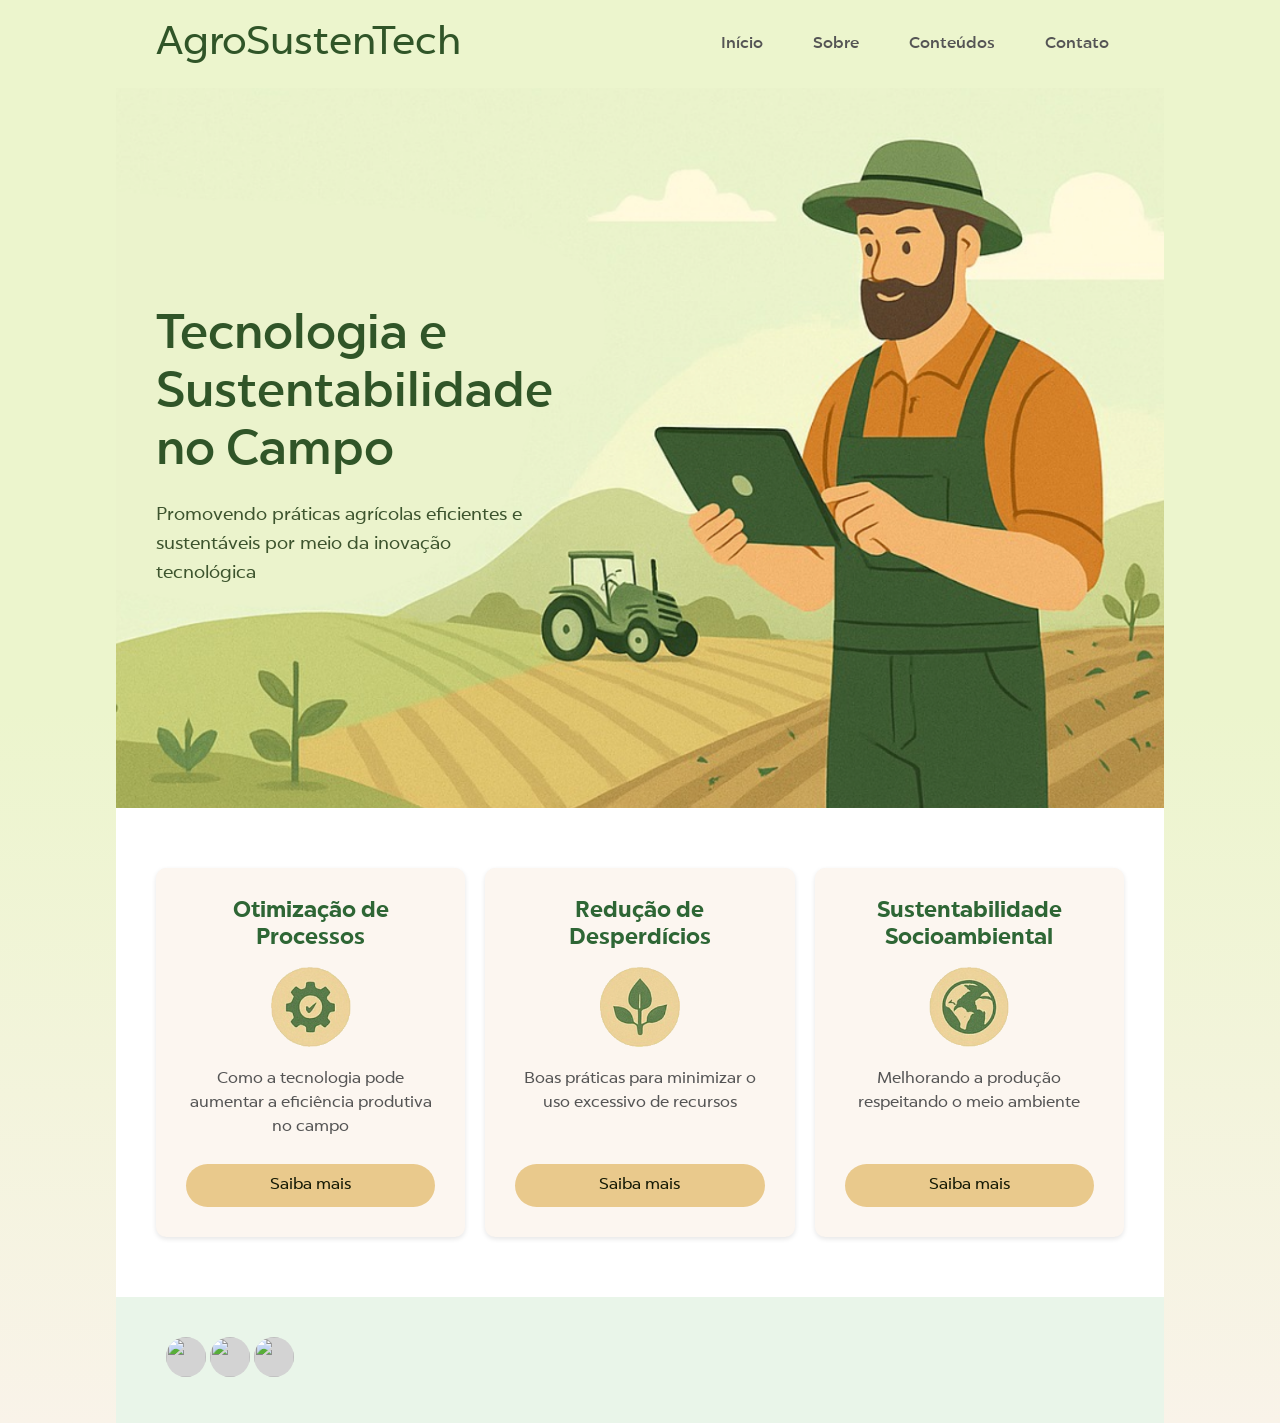
==== index.html @ 6d5c5bc2 "Massive changes in design and folder structuration" ====
<!DOCTYPE html>
<html lang="en">

<head>
    <meta charset="UTF-8">
    <meta name="viewport" content="width=device-width, initial-scale=1.0">
    <title>Document</title>
    <link href="./styles/style.css" rel="stylesheet">

</head>

<body>
    <div class="main-width">
        <nav>
            <div>
                <h1>
                    AgroSustenTech
                </h1>
            </div>
            <div class="nav-links-wrapper">
                <ul>
                    <li><a href="">Início</a></li>
                    <li><a href="">Sobre</a></li>
                    <li><a href="">Conteúdos</a></li>
                    <li><a href="">Contato</a></li>
                </ul>
                <div class="hamburguer">
                    <div class="bar"></div>
                    <div class="bar"></div>
                    <div class="bar"></div>
                </div>
            </div>
        </nav>
        <section class="hero">
            <div class="image">
                <div class="text">
                    <h1>Tecnologia e Sustentabilidade no Campo</h1>
                    <p>Promovendo práticas agrícolas eficientes e sustentáveis por meio da inovação tecnológica</p>
                </div>
            </div>
        </section>
        <section class="info">
            <ul>
                <li>
                    <h1>Otimização de Processos</h1>
                    <img src="images/icon-3.png">
                    <p>Como a tecnologia pode aumentar a eficiência produtiva no campo</p>
                    <button>Saiba mais</button>
                </li>
                <li>
                    <h1>Redução de Desperdícios</h1>
                    <img src="images/icon-1.png">
                    <p>Boas práticas para minimizar o uso excessivo de recursos</p>
                    <button>Saiba mais</button>
                </li>
                <li>
                    <h1>Sustentabilidade Socioambiental</h1>
                    <img src="images/icon-2.png">
                    <p>Melhorando a produção respeitando o meio ambiente</p>
                    <button>Saiba mais</button>
                </li>
            </ul>
        </section>
        <footer>
            <ul>
                <li>
                    <ul>
                        <li>
                            <img src="http://placehold.co/40x40" alt="">
                            <img src="http://placehold.co/40x40" alt="">
                            <img src="http://placehold.co/40x40" alt="">
                        </li>
                    </ul>
                </li>
                <li>
                    <img src="http://placehold.co/160x160" alt="">
                </li>
                <li>
                    <img src="http://placehold.co/160x160" alt="">
                </li>
            </ul>
        </footer>
    </div>
    <script>
        const hamburguer = document.querySelector(".hamburguer");
        const nav = document.querySelector("nav")


        hamburguer.addEventListener("click", () => {
            nav.classList.toggle("nav-open")
        })
    </script>
</body>

</html>
---- styles/style.css ----
/* Universal box-sizing and reset */
* {
    margin: 0;
    padding: 0;
    box-sizing: border-box;
    list-style: none;
}

/* Define the ChronicaPro font family with all its weights and styles */

/* ChronicaPro Thin */
@font-face {
    font-family: 'ChronicaPro';
    src: url('../fonts/TTF/ChronicaPro-Thin.ttf') format('truetype');
    font-weight: 100;
    /* Corresponds to Thin */
    font-style: normal;
    font-display: swap;
    /* Best practice for font loading */
}

/* ChronicaPro Thin Italic */
@font-face {
    font-family: 'ChronicaPro';
    src: url('../fonts/TTF/ChronicaProThinIt.ttf') format('truetype');
    font-weight: 100;
    font-style: italic;
    font-display: swap;
}

/* ChronicaPro UltraLight */
@font-face {
    font-family: 'ChronicaPro';
    src: url('../fonts/TTF/ChronicaPro-UltraLight.ttf') format('truetype');
    font-weight: 200;
    /* Corresponds to ExtraLight/UltraLight */
    font-style: normal;
    font-display: swap;
}

/* ChronicaPro UltraLight Italic */
@font-face {
    font-family: 'ChronicaPro';
    src: url('../fonts/TTF/ChronicaProUltraLightIt.ttf') format('truetype');
    font-weight: 200;
    font-style: italic;
    font-display: swap;
}

/* ChronicaPro Light */
@font-face {
    font-family: 'ChronicaPro';
    src: url('../fonts/TTF/ChronicaPro-Light.ttf') format('truetype');
    font-weight: 300;
    /* Corresponds to Light */
    font-style: normal;
    font-display: swap;
}

/* ChronicaPro Light Italic */
@font-face {
    font-family: 'ChronicaPro';
    src: url('../fonts/TTF/ChronicaProLightIt.ttf') format('truetype');
    font-weight: 300;
    font-style: italic;
    font-display: swap;
}

/* ChronicaPro Book / Regular (assuming Book is Regular or a specific weight) */
@font-face {
    font-family: 'ChronicaPro';
    src: url('../fonts/TTF/ChronicaPro-Book.ttf') format('truetype');
    font-weight: 400;
    /* Often 'Book' is normal/regular weight */
    font-style: normal;
    font-display: swap;
}

/* ChronicaPro Book Italic */
@font-face {
    font-family: 'ChronicaPro';
    src: url('../fonts/TTF/ChronicaProBookIt.ttf') format('truetype');
    font-weight: 400;
    font-style: italic;
    font-display: swap;
}

/* ChronicaPro Regular */
@font-face {
    font-family: 'ChronicaPro';
    src: url('../fonts/TTF/ChronicaPro-Regular.ttf') format('truetype');
    font-weight: normal;
    /* Also can be 400 */
    font-style: normal;
    font-display: swap;
}

/* ChronicaPro Regular Italic */
@font-face {
    font-family: 'ChronicaPro';
    src: url('../fonts/TTF/ChronicaProRegularIt.ttf') format('truetype');
    font-weight: normal;
    font-style: italic;
    font-display: swap;
}

/* ChronicaPro Medium */
@font-face {
    font-family: 'ChronicaPro';
    src: url('../fonts/TTF/ChronicaPro-Medium.ttf') format('truetype');
    font-weight: 500;
    /* Corresponds to Medium */
    font-style: normal;
    font-display: swap;
}

/* ChronicaPro Medium Italic */
@font-face {
    font-family: 'ChronicaPro';
    src: url('../fonts/TTF/ChronicaProMediumIt.ttf') format('truetype');
    font-weight: 500;
    font-style: italic;
    font-display: swap;
}

/* ChronicaPro Bold */
@font-face {
    font-family: 'ChronicaPro';
    src: url('../fonts/TTF/ChronicaPro-Bold.ttf') format('truetype');
    font-weight: bold;
    /* Also can be 700 */
    font-style: normal;
    font-display: swap;
}

/* ChronicaPro Bold Italic */
@font-face {
    font-family: 'ChronicaPro';
    src: url('../fonts/TTF/ChronicaProBoldIt.ttf') format('truetype');
    font-weight: bold;
    font-style: italic;
    font-display: swap;
}

/* ChronicaPro Heavy */
@font-face {
    font-family: 'ChronicaPro';
    src: url('../fonts/TTF/ChronicaPro-Heavy.ttf') format('truetype');
    font-weight: 800;
    /* Corresponds to ExtraBold/Heavy */
    font-style: normal;
    font-display: swap;
}

/* ChronicaPro Heavy Italic */
@font-face {
    font-family: 'ChronicaPro';
    src: url('../fonts/TTF/ChronicaProHeavyIt.ttf') format('truetype');
    font-weight: 800;
    font-style: italic;
    font-display: swap;
}

/* ChronicaPro Black */
@font-face {
    font-family: 'ChronicaPro';
    src: url('../fonts/TTF/ChronicaPro-Black.ttf') format('truetype');
    font-weight: 900;
    /* Corresponds to Black */
    font-style: normal;
    font-display: swap;
}

/* ChronicaPro Black Italic */
@font-face {
    font-family: 'ChronicaPro';
    src: url('../fonts/TTF/ChronicaProBlackIt.ttf') format('truetype');
    font-weight: 900;
    font-style: italic;
    font-display: swap;
}

html {
    scroll-behavior: smooth;
}

body {
    font-family: 'ChronicaPro', sans-serif;
    /* Applied ChronicaPro as the base font */
    /* Updated background to a beautiful linear gradient */
    background: linear-gradient(to bottom, #ecf5cd 50%, #f9f3e9);
    min-height: 100vh;
    /* Ensure the gradient covers the full viewport height */
    margin: 0;
    /* Remove default body margin */
}

.main-width {
    max-width: 1048px;
    margin: auto;
}

nav {
    background-color: #ecf5cd;
    padding: 20px 40px;
    display: flex;
    justify-content: space-between;
    align-items: center;
    position: relative;
}

nav div:first-child h1 {
    font-family: 'ChronicaPro', sans-serif;
    /* Applied ChronicaPro */
    color: #305528;
    font-size: 40px;
    font-weight: 400;
    /* Using Bold weight for logo */
}

/* Styles for navigation links (Desktop default) */
nav .nav-links-wrapper ul {
    display: flex;
    list-style: none;
    padding: 0;
    margin: 0;
}

nav .nav-links-wrapper ul li {
    margin-left: 20px;
}

nav .nav-links-wrapper ul li a {
    font-family: 'ChronicaPro', sans-serif;
    /* Applied ChronicaPro */
    text-decoration: none;
    color: #555;
    font-size: 16px;
    font-weight: 500;
    /* Using Medium weight for nav links */
    padding: 10px 15px;
    border-radius: 5px;
    transition: background-color 0.3s ease;
}

nav .nav-links-wrapper ul li a:hover {
    background-color: #e0eee0;
}

/* Hamburger menu (hidden by default on desktop) */
nav .hamburguer {
    display: none;
    flex-direction: column;
    justify-content: space-between;
    width: 30px;
    height: 20px;
    cursor: pointer;
    z-index: 101;
}

nav .hamburguer .bar {
    width: 100%;
    height: 3px;
    background-color: #3d7e46;
    border-radius: 2px;
    transition: all 0.3s ease-in-out;
}

/* HERO */
.hero {
    height: 720px;
    background-color: #ecf5cd;
    width: 100%;
}

.hero .image {
    max-width: 1275px;
    width: 100%;
    height: 720px;
    margin: 0 auto;
    display: flex;
    align-items: center;
    justify-content: flex-start;
    background: url('../images/hero-bg.png') no-repeat center right;
    background-size: cover;
}

.hero .image .text {
    flex: 0.4;
    padding-right: 40px;
    padding-left: 40px;

}

.hero .image .text h1 {
    font-family: 'ChronicaPro', sans-serif;
    /* Applied ChronicaPro */
    color: #305528;
    font-size: 48px;
    line-height: 1.2;
    margin-bottom: 20px;
    font-weight: 500;
    /* Using Heavy weight for the main hero title */
}

.hero .image .text p {
    font-family: 'ChronicaPro', sans-serif;
    /* Applied ChronicaPro */
    color: #3d542e;
    font-size: 18px;
    line-height: 1.6;
    font-weight: 400;
    /* Using Light weight for hero subtitle */
}

/* INFO */
.info {
    background: #fff;
    padding: 60px 40px;
}

.info ul {
    max-width: 968px;
    margin: 0 auto;
    display: flex;
    justify-content: space-around;
    padding: 0;
}

.info ul li {
    flex: 1;
    background: #fcf6f0;
    padding: 30px;
    border-radius: 10px;
    text-align: center;
    box-shadow: 0 2px 5px rgba(0, 0, 0, 0.1);
    margin: 0 10px;
    display: flex;
    flex-direction: column;

}

.info ul li:first-child {
    margin-left: 0;
}

.info ul li:last-child {
    margin-right: 0;
}

.info ul li h1 {
    font-family: 'ChronicaPro', sans-serif;
    /* Applied ChronicaPro */
    color: #2e6635;
    font-size: 22px;
    margin-bottom: 15px;
    font-weight: 700;
    /* Using Bold weight for info card titles */
}

.info ul li img {
    width: 80px;
    height: 80px;
    margin-bottom: 20px;
    align-self: center;
}

.info ul li p {
    font-family: 'ChronicaPro', sans-serif;
    /* Applied ChronicaPro */
    color: #555;
    font-size: 16px;
    line-height: 1.5;
    margin-bottom: 25px;
    font-weight: 400;
    /* Using Book/Regular weight for info card descriptions */
}

.info ul li button {
    font-family: 'ChronicaPro', sans-serif;
    /* Applied ChronicaPro */
    background-color: #e9c98c;
    color: #141905;
    border: none;
    padding: 12px 25px;
    border-radius: 5px;
    font-size: 16px;
    font-weight: 400;
    margin-top: auto;
    /* Using Bold weight for buttons */
    cursor: pointer;
    transition: background-color 0.3s ease;
    border-radius: 50px;

}

.info ul li button:hover {
    background-color: #e0b36a;
}

/* FOOTER */
footer {
    background: #e9f5e9;
    padding: 40px 40px;
}

footer>ul {
    max-width: 968px;
    margin: 0 auto;
    display: flex;
    justify-content: space-between;
    align-items: center;
    padding: 0;
}

footer>ul>li {
    flex: 1;
    display: flex;
    justify-content: center;
}

footer>ul>li:first-child {
    justify-content: flex-start;
}

footer>ul>li:last-child {
    justify-content: flex-end;
}

footer>ul>li ul {
    display: flex;
    padding: 0;
}

footer>ul>li ul li {
    margin: 0 10px;
}

footer>ul>li ul li img {
    width: 40px;
    height: 40px;
    border-radius: 50%;
    background-color: #d3d3d3;
}

footer>ul>li img {
    max-width: 160px;
    height: auto;
}

/* Responsive adjustments */
@media (max-width: 768px) {

    /* Hide desktop navigation links */
    nav .nav-links-wrapper ul {
        display: none;
        flex-direction: column;
        position: absolute;
        top: 100%;
        left: 0;
        width: 100%;
        background-color: #ffffff;
        box-shadow: 0 4px 8px rgba(0, 0, 0, 0.1);
        padding: 20px 0;
        z-index: 100;
        transition: transform 0.3s ease-out;
        transform: translateY(-100%);
    }

    /* Adjust list item and link styles for mobile menu */
    nav .nav-links-wrapper ul li {
        margin: 0;
    }

    nav .nav-links-wrapper ul li a {
        font-family: 'ChronicaPro', sans-serif;
        /* Applied ChronicaPro */
        padding: 15px 0;
        width: 100%;
        display: block;
        text-align: center;
        color: #3d7e46;
        font-weight: 500;
        /* Using Medium weight for mobile nav links */
    }

    /* Show the hamburger menu on small screens */
    nav .hamburguer {
        display: flex;
    }

    /* Styles when the nav is open */
    nav.nav-open .nav-links-wrapper ul {
        display: flex;
        transform: translateY(0);
    }

    /* Hamburger icon transformation */
    nav.nav-open .hamburguer .bar:nth-child(1) {
        transform: translateY(8px) rotate(45deg);
    }

    nav.nav-open .hamburguer .bar:nth-child(2) {
        opacity: 0;
    }

    nav.nav-open .hamburguer .bar:nth-child(3) {
        transform: translateY(-8px) rotate(-45deg);
    }

    /* Other mobile adjustments */
    .hero .image {
        flex-direction: column;
        align-items: center;
        justify-content: center;
        text-align: center;
        background-position: center bottom;
        background: linear-gradient(to bottom, #ecf5cd 50%, #d5ddb9);

    }

    .hero .image .text {

        padding-right: 0;
        padding-left: 0;
        margin-bottom: 30px;
    }

    .info ul {
        flex-direction: column;
        align-items: center;
    }

    .info ul li {
        margin: 15px 0;
        width: 90%;
    }

    footer>ul {
        flex-direction: column;
        align-items: center;
        text-align: center;
    }

    footer>ul>li {
        margin-bottom: 20px;
    }

    footer>ul>li:first-child {
        justify-content: center;
    }

    footer>ul>li:last-child {
        justify-content: center;
    }
}
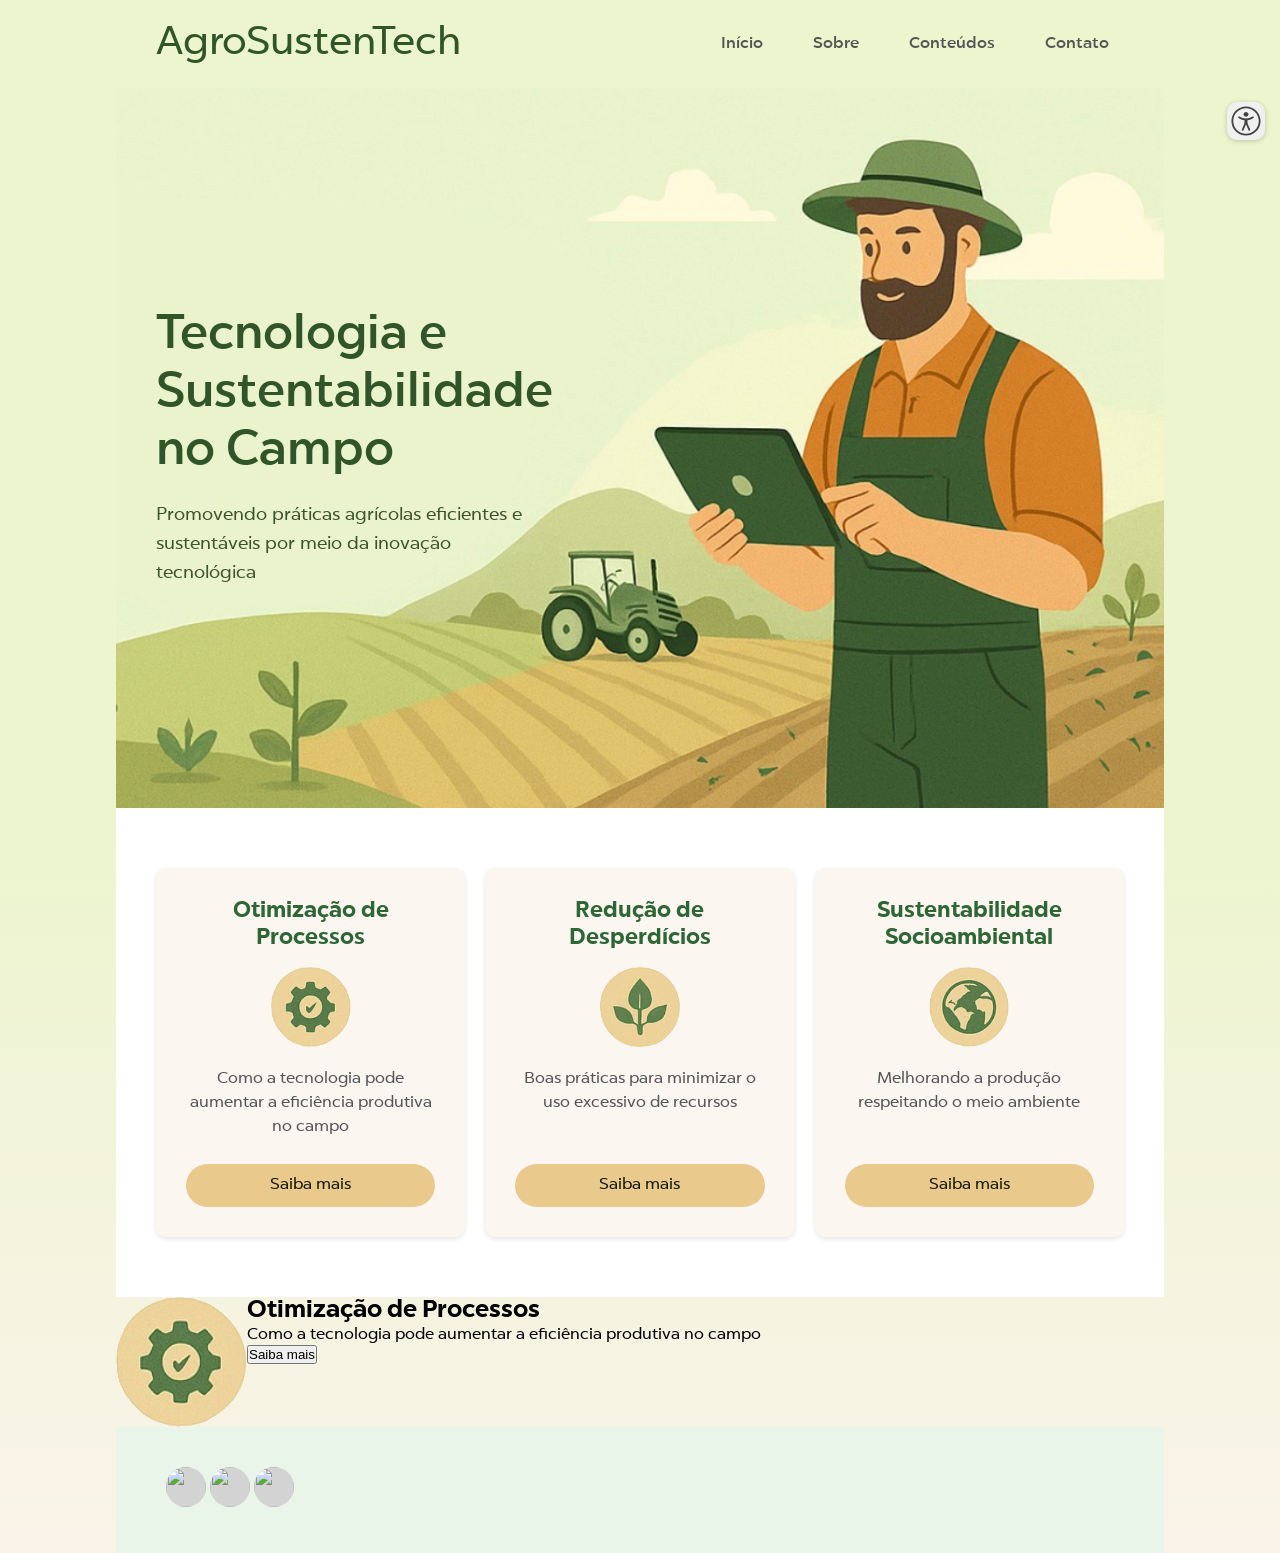
==== commit acfa1190: "a ton of stuff" ====
--- a/index.html
+++ b/index.html
@@ -6,12 +6,13 @@
     <meta name="viewport" content="width=device-width, initial-scale=1.0">
     <title>Document</title>
     <link href="./styles/style.css" rel="stylesheet">
-
+    <link rel="stylesheet" href="./acessibility/style.css"/>
+    <script type="text/javascript" src="./acessibility/script.js"></script>
 </head>
 
 <body>
-    <div class="main-width">
-        <nav>
+    
+    <div class="main-width">        <nav>
             <div>
                 <h1>
                     AgroSustenTech
@@ -61,6 +62,19 @@
                 </li>
             </ul>
         </section>
+        <section class="display-news">
+            <ul>
+                <li>
+                    <img src="images/icon-3.png">
+                    <div>
+                        <h1>Otimização de Processos</h1>
+                        <p>Como a tecnologia pode aumentar a eficiência produtiva no campo</p>
+                        <button>Saiba mais</button>
+                    </div>
+                </li>
+               
+            </ul>
+        </section>
         <footer>
             <ul>
                 <li>
@@ -90,6 +104,10 @@
             nav.classList.toggle("nav-open")
         })
     </script>
+        <script type="text/javascript">
+    ACCESSIBILITY.init();
+    </script>
+    
 </body>
 
 </html>
--- a/styles/style.css
+++ b/styles/style.css
@@ -553,4 +553,57 @@
     footer>ul>li:last-child {
         justify-content: center;
     }
+}
+
+/* NOTICIAS NA HOME */
+.display-news > ul > li {
+    display: flex;
+
+}
+
+/* NOTICIA */
+
+.about-new {
+    display: flex;
+    align-items: center;
+
+}
+
+.about-new > div {
+    width: 25px;
+    height: 25px;
+    border-radius: 25px;
+    background-color: red;
+}
+
+.about-new p{
+    margin-left: 10px;
+}
+
+
+.news-section > p {
+    line-height: 1.5;
+}
+
+.news-section > img {
+    padding: 5px;
+    border-radius: 20px;
+    width: 50%;
+    display: block;
+}
+
+.news-title {
+    font-size: 48px;
+    margin-top: 72px;
+}
+
+#markdown-content {
+    line-height: 1.5;
+    font-size: 18px;
+    width: 80%;
+    text-align: justify !important;
+}
+
+#markdown-content > p {
+    text-indent: 70px;
 }
--- a/acessibility/style.css
+++ b/acessibility/style.css
@@ -0,0 +1,346 @@
+#accessibilityWidget {
+  position: fixed;
+  top: 150px;
+  right: -300px;
+  opacity: 0;
+  width: 250px;
+  max-height: calc(100% - 150px);
+  overflow: hidden;
+  overflow-y: auto;
+  display: block;
+  opacity: 0;
+  visibility: hidden;
+  background-color: #ffffff;
+  z-index: 999;
+
+  -webkit-box-sizing: border-box;
+  -moz-box-sizing: border-box;
+  -o-box-sizing: border-box;
+  -ms-box-sizing: border-box;
+  box-sizing: border-box;
+
+  -webkit-transition: ease-in-out 0.3s;
+  -moz-transition: ease-in-out 0.3s;
+  -o-transition: ease-in-out 0.3s;
+  -ms-transition: ease-in-out 0.3s;
+  transition: ease-in-out 0.3s;
+
+  -webkit-border-radius: 10px;
+  -moz-border-radius: 10px;
+  -o-border-radius: 10px;
+  -ms-border-radius: 10px;
+  border-radius: 10px;
+
+  -webkit-box-shadow: 0 1px 5px rgba(0, 0, 0, 0.2);
+  -moz-box-shadow: 0 1px 5px rgba(0, 0, 0, 0.2);
+  -o-box-shadow: 0 1px 5px rgba(0, 0, 0, 0.2);
+  -ms-box-shadow: 0 1px 5px rgba(0, 0, 0, 0.2);
+  box-shadow: 0 1px 5px rgba(0, 0, 0, 0.2);
+}
+body.accessibilityOpen #accessibilityWidget {
+  visibility: visible;
+  display: block;
+  opacity: 1;
+  background-color: #000000;
+  right: 15px;
+}
+
+#accessibilityWidget .accessibilityWrapper {
+  position: relative;
+  width: 100%;
+  height: 100%;
+  background-color: #f5f5f5;
+  color: #666666;
+  max-height: 100%;
+}
+
+#accessibilityWidget .accessibilityWrapper .accessibilityClose {
+  position: absolute;
+  right: 0;
+  padding: 20px;
+  color: #333333;
+  z-index: 1;
+  cursor: pointer;
+
+  -webkit-box-shadow: rgba(255, 255, 255, 0.3);
+  -moz-box-shadow: rgba(255, 255, 255, 0.3);
+  -o-box-shadow: rgba(255, 255, 255, 0.3);
+  -ms-box-shadow: rgba(255, 255, 255, 0.3);
+  box-shadow: rgba(255, 255, 255, 0.3);
+
+  -webkit-border-radius: 5px;
+  -moz-border-radius: 5px;
+  -o-border-radius: 5px;
+  -ms-border-radius: 5px;
+  border-radius: 5px;
+}
+#accessibilityWidget .accessibilityWrapper .accessibilityClose::after,
+#accessibilityWidget .accessibilityWrapper .accessibilityClose::before {
+  content: " ";
+  display: block;
+  position: absolute;
+  height: 16px;
+  top: 11px;
+  width: 3px;
+  background-color: #666666;
+
+  -webkit-border-radius: 4px;
+  -moz-border-radius: 4px;
+  -o-border-radius: 4px;
+  -ms-border-radius: 4px;
+  border-radius: 4px;
+}
+#accessibilityWidget .accessibilityWrapper .accessibilityClose::after {
+  -webkit-transform: rotate(45deg);
+  -moz-transform: rotate(45deg);
+  -o-transform: rotate(45deg);
+  -ms-transform: rotate(45deg);
+  transform: rotate(45deg);
+}
+#accessibilityWidget .accessibilityWrapper .accessibilityClose::before {
+  -webkit-transform: rotate(-45deg);
+  -moz-transform: rotate(-45deg);
+  -o-transform: rotate(-45deg);
+  -ms-transform: rotate(-45deg);
+  transform: rotate(-45deg);
+}
+
+#accessibilityWidget .accessibilityWrapper .accessibilityHeader {
+  position: relative;
+  left: 0;
+  right: 0;
+  top: 0;
+  background: #f0f0f0;
+  padding: 5px 10px;
+  color: #333333;
+  line-height: 30px !important;
+  font-size: 17px !important;
+}
+#accessibilityWidget .accessibilityWrapper .accessibilityHeader span {
+  line-height: 30px !important;
+  font-size: 17px !important;
+}
+
+#accessibilityWidget .accessibilityWrapper .accessibilityContent {
+  position: relative;
+  height: calc(100% - 60px);
+  padding-bottom: 40px;
+}
+#accessibilityWidget .accessibilityWrapper .accessibilityContent::after {
+  content: " ";
+  display: table;
+  clear: both;
+  width: 100%;
+}
+#accessibilityWidget .accessibilityWrapper .accessibilityContent button span {
+  line-height: 30px !important;
+  font-size: 17px !important;
+}
+#accessibilityWidget .accessibilityWrapper .accessibilityContent button {
+  position: relative;
+  width: 50%;
+  height: 25%;
+  float: left;
+  padding: 40px 0 5px;
+  border: none;
+  background-color: #f5f5f5;
+  line-height: 20px !important;
+  font-size: 14px !important;
+
+  -webkit-transition: ease-in-out 0.2s;
+  -moz-transition: ease-in-out 0.2s;
+  -o-transition: ease-in-out 0.2s;
+  -ms-transition: ease-in-out 0.2s;
+  transition: ease-in-out 0.2s;
+}
+#accessibilityWidget
+  .accessibilityWrapper
+  .accessibilityContent
+  button.accessibilityActive::after {
+  content: " ";
+  display: block;
+  position: absolute;
+  left: 3px;
+  top: 3px;
+  bottom: 3px;
+  right: 3px;
+  border: 3px solid #63ab31;
+
+  -webkit-border-radius: 4px;
+  -moz-border-radius: 4px;
+  -o-border-radius: 4px;
+  -ms-border-radius: 4px;
+  border-radius: 4px;
+}
+#accessibilityWidget .accessibilityWrapper .accessibilityContent button:hover,
+#accessibilityWidget .accessibilityWrapper .accessibilityContent button:active {
+  background-color: #e0e0e0;
+  cursor: pointer;
+}
+#accessibilityWidget
+  .accessibilityWrapper
+  .accessibilityContent
+  button.accessibilityActive {
+  background-color: #c5c5c5;
+}
+#accessibilityWidget .accessibilityWrapper .accessibilityContent button svg,
+#accessibilityWidget .accessibilityWrapper .accessibilityContent button img {
+  position: absolute;
+  left: 50%;
+  top: 11px;
+  width: 23px;
+  height: 23px;
+  margin-left: -15px;
+}
+
+#accessibilityWidget .accessibilityWrapper .accessibilityFooter {
+  position: absolute;
+  left: 0;
+  right: 0;
+  top: calc(100% - 40px);
+  background: #f0f0f0;
+  padding: 5px 10px;
+  color: #333333;
+  line-height: 30px;
+  text-align: center;
+  line-height: 30px !important;
+  font-size: 17px !important;
+}
+#accessibilityWidget .accessibilityWrapper .accessibilityFooter a {
+  cursor: pointer;
+  line-height: 30px !important;
+  font-size: 17px !important;
+}
+#accessibilityWidget .accessibilityWrapper .accessibilityFooter span {
+  line-height: 30px !important;
+  font-size: 17px !important;
+}
+#accessibilityWidget .accessibilityWrapper .accessibilityFooter svg {
+  fill: #666666;
+  width: 18px;
+  height: 18px;
+  position: relative;
+  top: 2px;
+}
+
+body.accessibilityInvertColors {
+  -webkit-filter: invert(100%) !important;
+  -moz-filter: invert(100%) !important;
+  -o-filter: invert(100%) !important;
+  -ms-filter: invert(100%) !important;
+  filter: invert(100%) !important;
+
+  overflow-x: hidden;
+}
+body.accessibilityStopAnimations,
+body.accessibilityStopAnimations * {
+  -webkit-transition: 0s !important;
+  -moz-transition: 0s !important;
+  -o-transition: 0s !important;
+  -ms-transition: 0s !important;
+  transition: 0s !important;
+
+  overflow-x: hidden;
+}
+body.accessibilityContrast {
+  -webkit-filter: contrast(100%) !important;
+  -moz-filter: contrast(100%) !important;
+  -o-filter: contrast(100%) !important;
+  -ms-filter: contrast(100%) !important;
+  filter: contrast(100%) !important;
+
+  background-color: #ffffff !important;
+  color: #000000 !important;
+  overflow-x: hidden;
+}
+body.accessibilityGrayScale {
+  -webkit-filter: grayscale(100%) !important;
+  -o-filter: grayscale(100%) !important;
+  -ms-filter: grayscale(100%) !important;
+  -moz-filter: grayscale(100%) !important;
+  filter: grayscale(100%) !important;
+
+  overflow-x: hidden;
+}
+body.accessibilityGrayScale.accessibilityContrast.accessibilityInvertColors,
+body.accessibilityGrayScale.accessibilityContrast.accessibilityInvertColors * {
+  -webkit-filter: invert(100%) contrast(100%) grayscale(100%) !important;
+  -moz-filter: invert(100%) contrast(100%) grayscale(100%) !important;
+  -o-filter: invert(100%) contrast(100%) grayscale(100%) !important;
+  -ms-filter: invert(100%) contrast(100%) grayscale(100%) !important;
+  filter: invert(100%) contrast(100%) grayscale(100%) !important;
+
+  color: #000000 !important;
+  background-color: #ffffff !important;
+  overflow-x: hidden;
+}
+body.accessibilityInvertColors.accessibilityContrast,
+body.accessibilityInvertColors.accessibilityContrast * {
+  background-color: #ffffff !important;
+  color: #000000 !important;
+  overflow-x: hidden;
+
+  -webkit-filter: invert(100%) contrast(100%) !important;
+  -moz-filter: invert(100%) contrast(100%) !important;
+  -o-filter: invert(100%) contrast(100%) !important;
+  -ms-filter: invert(100%) contrast(100%) !important;
+  filter: invert(100%) contrast(100%) !important;
+}
+body.accessibilityHighLightLinks a {
+  border: 4px solid #ff0000 !important;
+}
+body.accessibilityBigCursor,
+body.accessibilityBigCursor *,
+body.accessibilityBigCursor *:hover,
+body.accessibilityBigCursor *:active {
+  cursor: url("data:image/svg+xml,%3Csvg width='94.079' height='124.12' version='1.1' viewBox='0 0 94.079515 124.11976' xml:space='preserve' xmlns='http://www.w3.org/2000/svg' xmlns:cc='http://creativecommons.org/ns%23' xmlns:dc='http://purl.org/dc/elements/1.1/' xmlns:rdf='http://www.w3.org/1999/02/22-rdf-syntax-ns%23'%3E%3Cmetadata%3E%3Crdf:RDF%3E%3Ccc:Work rdf:about=''%3E%3Cdc:format%3Eimage/svg%2Bxml%3C/dc:format%3E%3Cdc:type rdf:resource='http://purl.org/dc/dcmitype/StillImage'/%3E%3Cdc:title/%3E%3C/cc:Work%3E%3C/rdf:RDF%3E%3C/metadata%3E%3Cg transform='matrix(.26766 0 0 .26766 .001606 .00032237)'%3E%3Cg transform='translate(-56.12 3.8532e-4)'%3E%3Cpath d='m407.45 224.87c0.85-6.517-1.983-13.317-7.65-16.717l-317.62-205.42c-5.1-3.4-11.9-3.683-17.283-0.567-5.383 3.117-8.783 8.783-8.783 15.017v363.23c0 6.517 3.683 12.183 9.35 15.3 5.667 2.833 12.75 2.267 17.85-1.7l90.1-67.433 82.45 129.2c3.117 5.1 8.783 7.933 14.45 7.933 2.833 0 5.95-0.85 8.5-2.267l84.15-48.733c3.967-2.267 6.8-6.233 7.933-10.767 1.133-4.533 0.283-9.35-2.267-13.033l-76.783-120.98 103.7-29.183c6.233-1.983 11.05-7.367 11.9-13.883zm-147.05 16.433c-5.1 1.417-9.35 5.383-11.333 10.2-1.983 5.1-1.417 10.767 1.417 15.3l79.333 125.23-54.683 31.733-83.017-130.9c-2.55-3.967-6.517-6.8-11.333-7.65-1.133-0.283-1.983-0.283-3.117-0.283-3.683 0-7.083 1.133-10.2 3.4l-77.633 58.083v-298.07l260.1 168.02z'/%3E%3C/g%3E%3Cpath d='m219.01 423.77c0-1.469-0.69303-2.9656-1.5401-3.3258-0.84704-0.36023-18.31-27.017-38.807-59.236-44.656-70.196-45.201-70.907-54.395-70.907-5.8205 0-12.922 4.4491-44.832 28.088-20.854 15.448-39.096 28.541-40.54 29.095-2.1738 0.83417-2.6237-23.963-2.6237-144.61 0-92.604 0.69275-145.61 1.9029-145.61 1.632 0 249.86 159.26 254.08 163.01 0.83861 0.7463-16.67 6.438-38.908 12.648-46.69 13.039-52.607 15.251-56.801 21.24-6.432 9.183-6.4788 9.0865 40.214 82.987 23.266 36.823 35.153 57.4 34.436 59.612-1.1539 3.5628-41.049 27.535-48.077 28.888-2.5405 0.48924-4.1079-0.22799-4.1079-1.8797z' fill='%23efefef' stroke-width='1.9649'/%3E%3C/g%3E%3C/svg%3E"),
+    auto !important;
+}
+
+.accessibilityTriggerButton {
+  position: fixed;
+  right: 15px;
+  top: 102px;
+  background: #f0f0f0;
+  max-height: 38px;
+  max-width: 38px;
+  box-sizing: border-box;
+  padding: 2px;
+  overflow: hidden !important;
+  z-index: 999;
+
+  -webkit-box-shadow: 0 1px 5px rgba(0, 0, 0, 0.2);
+  -moz-box-shadow: 0 1px 5px rgba(0, 0, 0, 0.2);
+  -o-box-shadow: 0 1px 5px rgba(0, 0, 0, 0.2);
+  -ms-box-shadow: 0 1px 5px rgba(0, 0, 0, 0.2);
+  box-shadow: 0 1px 5px rgba(0, 0, 0, 0.2);
+
+  -webkit-border-radius: 10px;
+  -moz-border-radius: 10px;
+  -o-border-radius: 10px;
+  -ms-border-radius: 10px;
+  border-radius: 10px;
+}
+.accessibilityTriggerButton img,
+.accessibilityTriggerButton svg {
+  position: relative;
+  max-width: 100%;
+  max-height: 100%;
+  fill: #444444 !important;
+  height: 100%;
+}
+.accessibilityTriggerButton svg * {
+  fill: #444444 !important;
+}
+.enabled[vw] {
+  top: 50px;
+  right: 15px;
+  margin-top: 0;
+}
+.enabled[vw] img {
+  -webkit-filter: drop-shadow(0 0 5px rgba(0, 0, 0, 0.4));
+  -o-filter: drop-shadow(0 0 5px rgba(0, 0, 0, 0.4));
+  -ms-filter: drop-shadow(0 0 5px rgba(0, 0, 0, 0.4));
+  -moz-filter: drop-shadow(0 0 5px rgba(0, 0, 0, 0.4));
+  filter: drop-shadow(0 0 5px rgba(0, 0, 0, 0.4));
+}
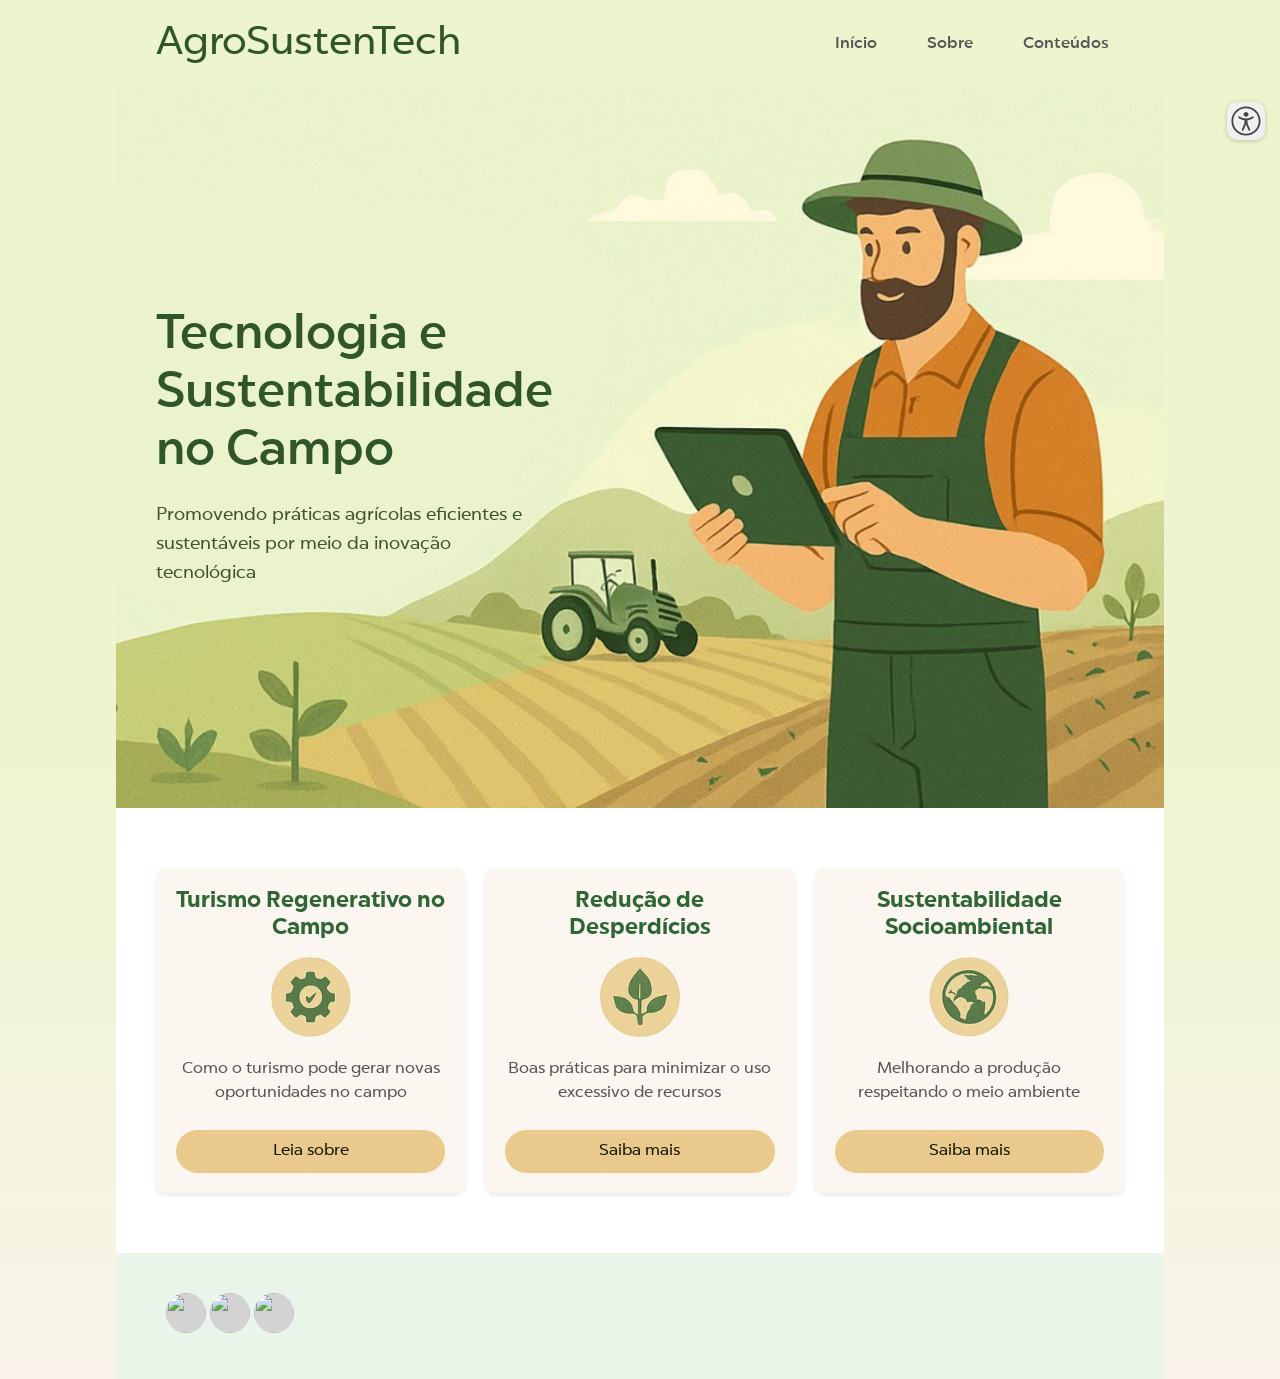
==== commit 23686f04: "More things" ====
--- a/index.html
+++ b/index.html
@@ -11,8 +11,9 @@
 </head>
 
 <body>
-    
-    <div class="main-width">        <nav>
+
+    <div class="main-width">
+        <nav>
             <div>
                 <h1>
                     AgroSustenTech
@@ -21,9 +22,8 @@
             <div class="nav-links-wrapper">
                 <ul>
                     <li><a href="">Início</a></li>
-                    <li><a href="">Sobre</a></li>
-                    <li><a href="">Conteúdos</a></li>
-                    <li><a href="">Contato</a></li>
+                    <li><a href="./about/index.html">Sobre</a></li>
+                    <li><a href="#info">Conteúdos</a></li>
                 </ul>
                 <div class="hamburguer">
                     <div class="bar"></div>
@@ -40,13 +40,17 @@
                 </div>
             </div>
         </section>
-        <section class="info">
+        <section class="info" id="info">
             <ul>
                 <li>
-                    <h1>Otimização de Processos</h1>
+                    <h1>Turismo Regenerativo no Campo</h1>
                     <img src="images/icon-3.png">
-                    <p>Como a tecnologia pode aumentar a eficiência produtiva no campo</p>
-                    <button>Saiba mais</button>
+                    <p>Como o turismo pode gerar novas oportunidades no campo</p>
+                    <a href="./news/a-new/a-new.html">
+                        <button>
+                            Leia sobre
+                        </button>
+                    </a>
                 </li>
                 <li>
                     <h1>Redução de Desperdícios</h1>
@@ -62,19 +66,7 @@
                 </li>
             </ul>
         </section>
-        <section class="display-news">
-            <ul>
-                <li>
-                    <img src="images/icon-3.png">
-                    <div>
-                        <h1>Otimização de Processos</h1>
-                        <p>Como a tecnologia pode aumentar a eficiência produtiva no campo</p>
-                        <button>Saiba mais</button>
-                    </div>
-                </li>
-               
-            </ul>
-        </section>
+
         <footer>
             <ul>
                 <li>
@@ -104,10 +96,10 @@
             nav.classList.toggle("nav-open")
         })
     </script>
-        <script type="text/javascript">
-    ACCESSIBILITY.init();
+    <script type="text/javascript">
+        ACCESSIBILITY.init();
     </script>
-    
+
 </body>
 
 </html>
--- a/styles/style.css
+++ b/styles/style.css
@@ -244,7 +244,7 @@
 }
 
 nav .nav-links-wrapper ul li a:hover {
-    background-color: #e0eee0;
+    background-color: rgb(252, 246, 240);
 }
 
 /* Hamburger menu (hidden by default on desktop) */
@@ -330,7 +330,7 @@
 .info ul li {
     flex: 1;
     background: #fcf6f0;
-    padding: 30px;
+    padding: 20px;
     border-radius: 10px;
     text-align: center;
     box-shadow: 0 2px 5px rgba(0, 0, 0, 0.1);
@@ -391,6 +391,7 @@
     cursor: pointer;
     transition: background-color 0.3s ease;
     border-radius: 50px;
+    width: 100%;
 
 }
 
@@ -569,12 +570,6 @@
 
 }
 
-.about-new > div {
-    width: 25px;
-    height: 25px;
-    border-radius: 25px;
-    background-color: red;
-}
 
 .about-new p{
     margin-left: 10px;
@@ -583,6 +578,7 @@
 
 .news-section > p {
     line-height: 1.5;
+
 }
 
 .news-section > img {
@@ -594,7 +590,6 @@
 
 .news-title {
     font-size: 48px;
-    margin-top: 72px;
 }
 
 #markdown-content {
@@ -606,4 +601,147 @@
 
 #markdown-content > p {
     text-indent: 70px;
+}
+
+.news-container {
+    background: #ecf5cd;
+    padding-top: 72px;
+
+}
+
+/* ABOUT US PAGE */
+
+.about-text h1 {
+    font-family: 'ChronicaPro', sans-serif;
+    color: #ffffff;
+    font-size: 52px;
+    line-height: 1.2;
+    margin-bottom: 10px;
+    font-weight: 700; /* Bold */
+}
+
+.about-text p {
+    font-family: 'ChronicaPro', sans-serif;
+    color: #e0eee0;
+    font-size: 20px;
+    line-height: 1.6;
+    font-weight: 300; /* Light */
+}
+
+.about-content {
+    background: #fff;
+    padding: 60px 40px;
+    max-width: 1048px;
+    margin: 0 auto;
+}
+
+.about-info-block {
+    margin-bottom: 60px;
+    padding: 30px;
+    background: #fcf6f0;
+    border-radius: 10px;
+    box-shadow: 0 2px 5px rgba(0, 0, 0, 0.1);
+}
+
+.about-info-block h2 {
+    font-family: 'ChronicaPro', sans-serif;
+    color: #2e6635;
+    font-size: 36px;
+    margin-bottom: 25px;
+    text-align: center;
+    font-weight: 700; /* Bold */
+}
+
+.about-info-block p {
+    font-family: 'ChronicaPro', sans-serif;
+    color: #555;
+    font-size: 18px;
+    line-height: 1.8;
+    text-align: justify;
+    font-weight: 400; /* Book/Regular */
+    text-indent: 72px;
+    margin-bottom: 48px;
+}
+
+.about-info-block ul {
+    display: flex;
+    flex-wrap: wrap; /* Permite que os itens quebrem linha */
+    justify-content: space-around;
+    padding: 0;
+    margin-top: 30px;
+}
+
+.about-info-block ul li {
+    flex: 1;
+    min-width: 250px; /* Largura mínima para os itens */
+    margin: 15px;
+    padding: 25px;
+    background: #fdfaf7;
+    border-radius: 8px;
+    box-shadow: 0 1px 3px rgba(0, 0, 0, 0.08);
+    text-align: center;
+}
+
+.about-info-block ul li h3 {
+    font-family: 'ChronicaPro', sans-serif;
+    color: #3d7e46;
+    font-size: 24px;
+    margin-bottom: 10px;
+    font-weight: 600; /* SemiBold */
+}
+
+.about-info-block ul li p {
+    font-family: 'ChronicaPro', sans-serif;
+    color: #666;
+    font-size: 16px;
+    line-height: 1.6;
+    font-weight: 300; /* Light */
+    text-align: center;
+}
+
+
+/* Responsive adjustments for About Us page */
+@media (max-width: 768px) {
+    .about-text h1 {
+        font-size: 38px;
+    }
+
+    .about-text p {
+        font-size: 16px;
+    }
+
+    .about-info-block h2 {
+        font-size: 30px;
+    }
+
+    .about-info-block ul {
+        flex-direction: column;
+        align-items: center;
+    }
+
+    .about-info-block ul li {
+        width: 90%;
+        margin: 15px 0;
+    }
+
+}
+
+@media (max-width: 480px) {
+    .about-text h1 {
+        font-size: 32px;
+    }
+
+    .about-text p {
+        font-size: 14px;
+    }
+
+    .about-info-block {
+        padding: 20px;
+    }
+}
+
+
+hr {
+    margin-top: 48px;
+    margin-bottom: 48px;
 }
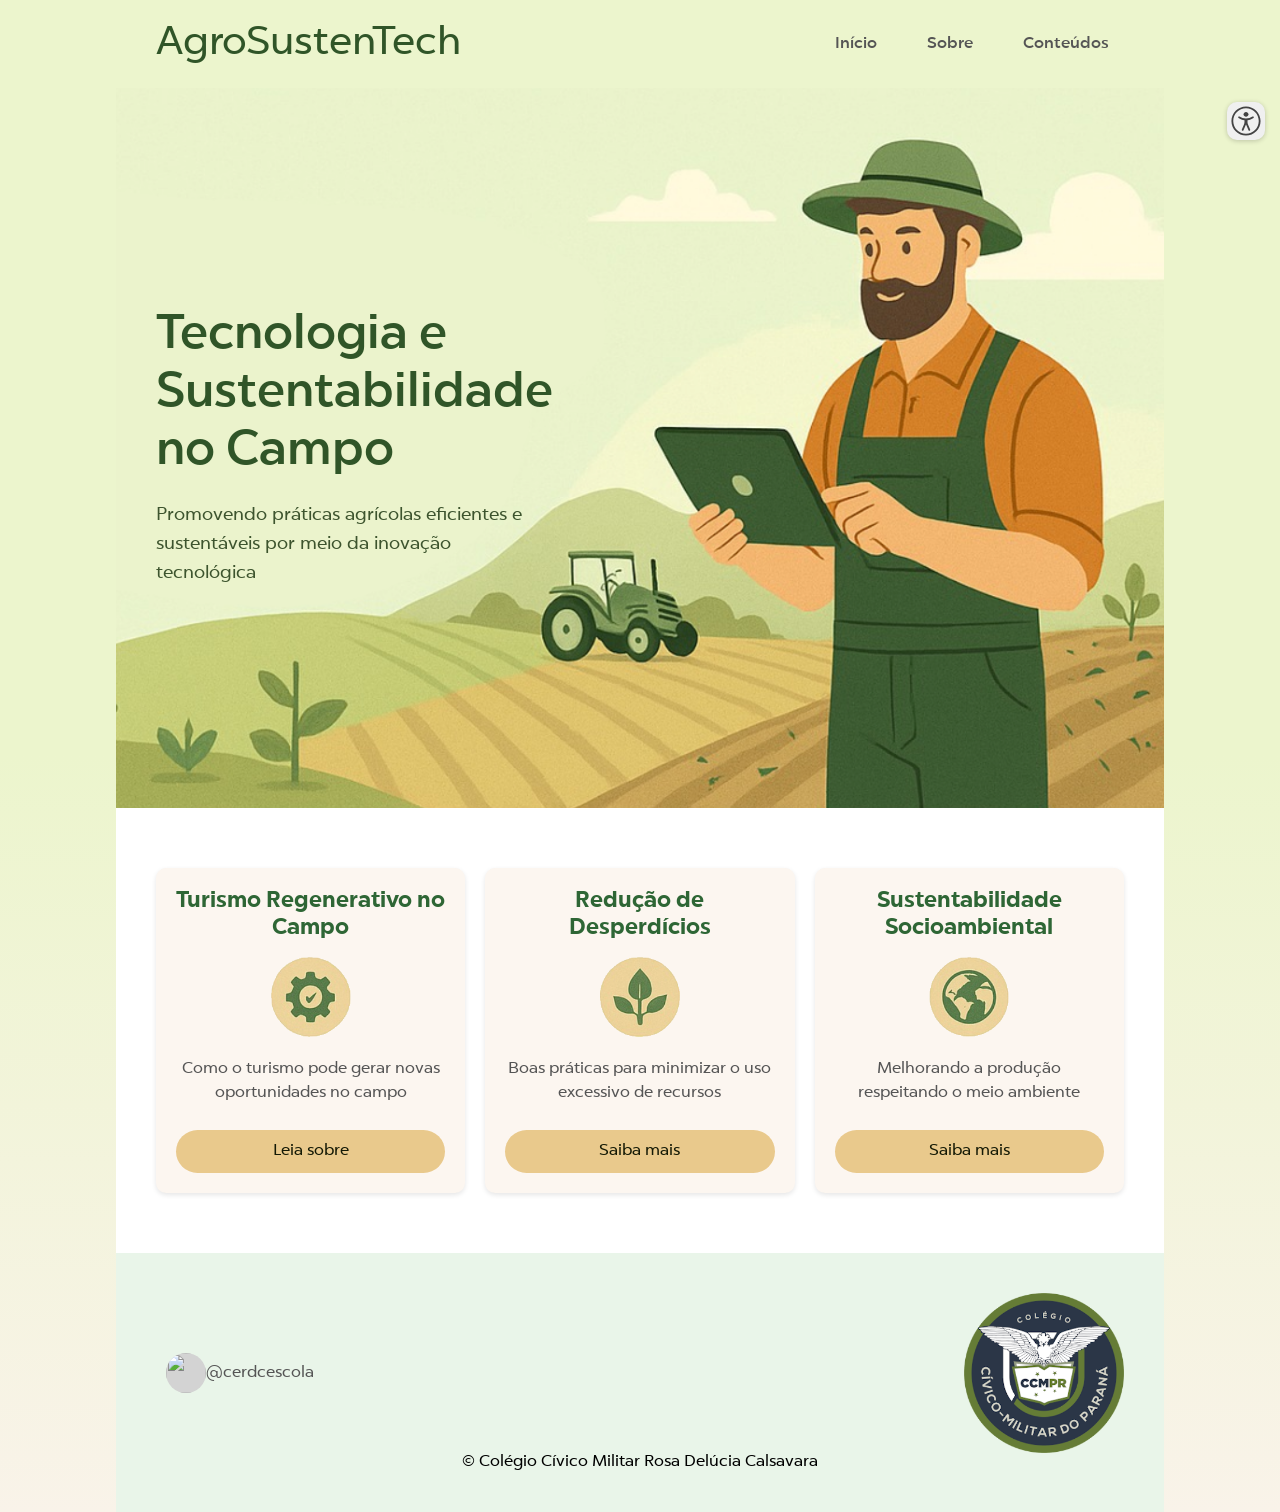
==== commit e493b731: "Formatando o código com o prettier, tornando-o bonitão!" ====
--- a/index.html
+++ b/index.html
@@ -1,105 +1,101 @@
 <!DOCTYPE html>
 <html lang="en">
+  <head>
+    <meta charset="UTF-8" />
+    <meta name="viewport" content="width=device-width, initial-scale=1.0" />
+    <title>Document</title>
+    <link href="./styles/style.css" rel="stylesheet" />
+    <link rel="stylesheet" href="./acessibility/style.css" />
+    <script type="text/javascript" src="./acessibility/script.js"></script>
+  </head>
 
-<head>
-    <meta charset="UTF-8">
-    <meta name="viewport" content="width=device-width, initial-scale=1.0">
-    <title>Document</title>
-    <link href="./styles/style.css" rel="stylesheet">
-    <link rel="stylesheet" href="./acessibility/style.css"/>
-    <script type="text/javascript" src="./acessibility/script.js"></script>
-</head>
+  <body>
+    <div class="main-width">
+      <nav>
+        <div>
+          <h1>AgroSustenTech</h1>
+        </div>
+        <div class="nav-links-wrapper">
+          <ul>
+            <li><a href="">Início</a></li>
+            <li><a href="./about/index.html">Sobre</a></li>
+            <li><a href="#info">Conteúdos</a></li>
+          </ul>
+          <div class="hamburguer">
+            <div class="bar"></div>
+            <div class="bar"></div>
+            <div class="bar"></div>
+          </div>
+        </div>
+      </nav>
+      <section class="hero">
+        <div class="image">
+          <div class="text">
+            <h1>Tecnologia e Sustentabilidade no Campo</h1>
+            <p>
+              Promovendo práticas agrícolas eficientes e sustentáveis por meio
+              da inovação tecnológica
+            </p>
+          </div>
+        </div>
+      </section>
+      <section class="info" id="info">
+        <ul>
+          <li>
+            <h1>Turismo Regenerativo no Campo</h1>
+            <img src="images/icon-3.png" />
+            <p>Como o turismo pode gerar novas oportunidades no campo</p>
+            <a href="./news/a-new/a-new.html">
+              <button>Leia sobre</button>
+            </a>
+          </li>
+          <li>
+            <h1>Redução de Desperdícios</h1>
+            <img src="images/icon-1.png" />
+            <p>Boas práticas para minimizar o uso excessivo de recursos</p>
+            <button>Saiba mais</button>
+          </li>
+          <li>
+            <h1>Sustentabilidade Socioambiental</h1>
+            <img src="images/icon-2.png" />
+            <p>Melhorando a produção respeitando o meio ambiente</p>
+            <button>Saiba mais</button>
+          </li>
+        </ul>
+      </section>
 
-<body>
-
-    <div class="main-width">
-        <nav>
-            <div>
-                <h1>
-                    AgroSustenTech
-                </h1>
-            </div>
-            <div class="nav-links-wrapper">
-                <ul>
-                    <li><a href="">Início</a></li>
-                    <li><a href="./about/index.html">Sobre</a></li>
-                    <li><a href="#info">Conteúdos</a></li>
-                </ul>
-                <div class="hamburguer">
-                    <div class="bar"></div>
-                    <div class="bar"></div>
-                    <div class="bar"></div>
-                </div>
-            </div>
-        </nav>
-        <section class="hero">
-            <div class="image">
-                <div class="text">
-                    <h1>Tecnologia e Sustentabilidade no Campo</h1>
-                    <p>Promovendo práticas agrícolas eficientes e sustentáveis por meio da inovação tecnológica</p>
-                </div>
-            </div>
-        </section>
-        <section class="info" id="info">
+      <footer>
+        <ul>
+          <li>
             <ul>
-                <li>
-                    <h1>Turismo Regenerativo no Campo</h1>
-                    <img src="images/icon-3.png">
-                    <p>Como o turismo pode gerar novas oportunidades no campo</p>
-                    <a href="./news/a-new/a-new.html">
-                        <button>
-                            Leia sobre
-                        </button>
-                    </a>
-                </li>
-                <li>
-                    <h1>Redução de Desperdícios</h1>
-                    <img src="images/icon-1.png">
-                    <p>Boas práticas para minimizar o uso excessivo de recursos</p>
-                    <button>Saiba mais</button>
-                </li>
-                <li>
-                    <h1>Sustentabilidade Socioambiental</h1>
-                    <img src="images/icon-2.png">
-                    <p>Melhorando a produção respeitando o meio ambiente</p>
-                    <button>Saiba mais</button>
-                </li>
+              <li>
+                <img src="./images/sm_5b37de3263964.jpg" alt="" />
+                <a href="https://www.instagram.com/cerdcescola/"
+                  >@cerdcescola</a
+                >
+              </li>
             </ul>
-        </section>
-
-        <footer>
-            <ul>
-                <li>
-                    <ul>
-                        <li>
-                            <img src="http://placehold.co/40x40" alt="">
-                            <img src="http://placehold.co/40x40" alt="">
-                            <img src="http://placehold.co/40x40" alt="">
-                        </li>
-                    </ul>
-                </li>
-                <li>
-                    <img src="http://placehold.co/160x160" alt="">
-                </li>
-                <li>
-                    <img src="http://placehold.co/160x160" alt="">
-                </li>
-            </ul>
-        </footer>
+          </li>
+          <li></li>
+          <li>
+            <img src="./images/brasao_cpmpr270.png" alt="" />
+          </li>
+        </ul>
+        <p class="copyright">
+          &copy; Colégio Cívico Militar Rosa Delúcia Calsavara
+        </p>
+      </footer>
     </div>
     <script>
-        const hamburguer = document.querySelector(".hamburguer");
-        const nav = document.querySelector("nav")
+      const hamburguer = document.querySelector(".hamburguer");
+      const nav = document.querySelector("nav");
 
-
-        hamburguer.addEventListener("click", () => {
-            nav.classList.toggle("nav-open")
-        })
+      hamburguer.addEventListener("click", () => {
+        nav.classList.toggle("nav-open");
+      });
     </script>
     <script type="text/javascript">
-        ACCESSIBILITY.init();
+      ACCESSIBILITY.init();
     </script>
-
-</body>
-
-</html>+  </body>
+</html>
--- a/styles/style.css
+++ b/styles/style.css
@@ -1,747 +1,725 @@
-/* Universal box-sizing and reset */
+/* Reset */
 * {
-    margin: 0;
-    padding: 0;
-    box-sizing: border-box;
-    list-style: none;
-}
-
-/* Define the ChronicaPro font family with all its weights and styles */
+  margin: 0;
+  padding: 0;
+  box-sizing: border-box;
+  list-style: none;
+}
+
+/* FONTES DO PROJETO */
 
 /* ChronicaPro Thin */
 @font-face {
-    font-family: 'ChronicaPro';
-    src: url('../fonts/TTF/ChronicaPro-Thin.ttf') format('truetype');
-    font-weight: 100;
-    /* Corresponds to Thin */
-    font-style: normal;
-    font-display: swap;
-    /* Best practice for font loading */
+  font-family: "ChronicaPro";
+  src: url("../fonts/TTF/ChronicaPro-Thin.ttf") format("truetype");
+  font-weight: 100;
+  /* Corresponds to Thin */
+  font-style: normal;
+  font-display: swap;
+  /* Best practice for font loading */
 }
 
 /* ChronicaPro Thin Italic */
 @font-face {
-    font-family: 'ChronicaPro';
-    src: url('../fonts/TTF/ChronicaProThinIt.ttf') format('truetype');
-    font-weight: 100;
-    font-style: italic;
-    font-display: swap;
+  font-family: "ChronicaPro";
+  src: url("../fonts/TTF/ChronicaProThinIt.ttf") format("truetype");
+  font-weight: 100;
+  font-style: italic;
+  font-display: swap;
 }
 
 /* ChronicaPro UltraLight */
 @font-face {
-    font-family: 'ChronicaPro';
-    src: url('../fonts/TTF/ChronicaPro-UltraLight.ttf') format('truetype');
-    font-weight: 200;
-    /* Corresponds to ExtraLight/UltraLight */
-    font-style: normal;
-    font-display: swap;
+  font-family: "ChronicaPro";
+  src: url("../fonts/TTF/ChronicaPro-UltraLight.ttf") format("truetype");
+  font-weight: 200;
+  /* Corresponds to ExtraLight/UltraLight */
+  font-style: normal;
+  font-display: swap;
 }
 
 /* ChronicaPro UltraLight Italic */
 @font-face {
-    font-family: 'ChronicaPro';
-    src: url('../fonts/TTF/ChronicaProUltraLightIt.ttf') format('truetype');
-    font-weight: 200;
-    font-style: italic;
-    font-display: swap;
+  font-family: "ChronicaPro";
+  src: url("../fonts/TTF/ChronicaProUltraLightIt.ttf") format("truetype");
+  font-weight: 200;
+  font-style: italic;
+  font-display: swap;
 }
 
 /* ChronicaPro Light */
 @font-face {
-    font-family: 'ChronicaPro';
-    src: url('../fonts/TTF/ChronicaPro-Light.ttf') format('truetype');
-    font-weight: 300;
-    /* Corresponds to Light */
-    font-style: normal;
-    font-display: swap;
+  font-family: "ChronicaPro";
+  src: url("../fonts/TTF/ChronicaPro-Light.ttf") format("truetype");
+  font-weight: 300;
+  /* Corresponds to Light */
+  font-style: normal;
+  font-display: swap;
 }
 
 /* ChronicaPro Light Italic */
 @font-face {
-    font-family: 'ChronicaPro';
-    src: url('../fonts/TTF/ChronicaProLightIt.ttf') format('truetype');
-    font-weight: 300;
-    font-style: italic;
-    font-display: swap;
+  font-family: "ChronicaPro";
+  src: url("../fonts/TTF/ChronicaProLightIt.ttf") format("truetype");
+  font-weight: 300;
+  font-style: italic;
+  font-display: swap;
 }
 
 /* ChronicaPro Book / Regular (assuming Book is Regular or a specific weight) */
 @font-face {
-    font-family: 'ChronicaPro';
-    src: url('../fonts/TTF/ChronicaPro-Book.ttf') format('truetype');
-    font-weight: 400;
-    /* Often 'Book' is normal/regular weight */
-    font-style: normal;
-    font-display: swap;
+  font-family: "ChronicaPro";
+  src: url("../fonts/TTF/ChronicaPro-Book.ttf") format("truetype");
+  font-weight: 400;
+  /* Often 'Book' is normal/regular weight */
+  font-style: normal;
+  font-display: swap;
 }
 
 /* ChronicaPro Book Italic */
 @font-face {
-    font-family: 'ChronicaPro';
-    src: url('../fonts/TTF/ChronicaProBookIt.ttf') format('truetype');
-    font-weight: 400;
-    font-style: italic;
-    font-display: swap;
+  font-family: "ChronicaPro";
+  src: url("../fonts/TTF/ChronicaProBookIt.ttf") format("truetype");
+  font-weight: 400;
+  font-style: italic;
+  font-display: swap;
 }
 
 /* ChronicaPro Regular */
 @font-face {
-    font-family: 'ChronicaPro';
-    src: url('../fonts/TTF/ChronicaPro-Regular.ttf') format('truetype');
-    font-weight: normal;
-    /* Also can be 400 */
-    font-style: normal;
-    font-display: swap;
+  font-family: "ChronicaPro";
+  src: url("../fonts/TTF/ChronicaPro-Regular.ttf") format("truetype");
+  font-weight: normal;
+  /* Also can be 400 */
+  font-style: normal;
+  font-display: swap;
 }
 
 /* ChronicaPro Regular Italic */
 @font-face {
-    font-family: 'ChronicaPro';
-    src: url('../fonts/TTF/ChronicaProRegularIt.ttf') format('truetype');
-    font-weight: normal;
-    font-style: italic;
-    font-display: swap;
+  font-family: "ChronicaPro";
+  src: url("../fonts/TTF/ChronicaProRegularIt.ttf") format("truetype");
+  font-weight: normal;
+  font-style: italic;
+  font-display: swap;
 }
 
 /* ChronicaPro Medium */
 @font-face {
-    font-family: 'ChronicaPro';
-    src: url('../fonts/TTF/ChronicaPro-Medium.ttf') format('truetype');
-    font-weight: 500;
-    /* Corresponds to Medium */
-    font-style: normal;
-    font-display: swap;
+  font-family: "ChronicaPro";
+  src: url("../fonts/TTF/ChronicaPro-Medium.ttf") format("truetype");
+  font-weight: 500;
+  /* Corresponds to Medium */
+  font-style: normal;
+  font-display: swap;
 }
 
 /* ChronicaPro Medium Italic */
 @font-face {
-    font-family: 'ChronicaPro';
-    src: url('../fonts/TTF/ChronicaProMediumIt.ttf') format('truetype');
-    font-weight: 500;
-    font-style: italic;
-    font-display: swap;
+  font-family: "ChronicaPro";
+  src: url("../fonts/TTF/ChronicaProMediumIt.ttf") format("truetype");
+  font-weight: 500;
+  font-style: italic;
+  font-display: swap;
 }
 
 /* ChronicaPro Bold */
 @font-face {
-    font-family: 'ChronicaPro';
-    src: url('../fonts/TTF/ChronicaPro-Bold.ttf') format('truetype');
-    font-weight: bold;
-    /* Also can be 700 */
-    font-style: normal;
-    font-display: swap;
+  font-family: "ChronicaPro";
+  src: url("../fonts/TTF/ChronicaPro-Bold.ttf") format("truetype");
+  font-weight: bold;
+  /* Also can be 700 */
+  font-style: normal;
+  font-display: swap;
 }
 
 /* ChronicaPro Bold Italic */
 @font-face {
-    font-family: 'ChronicaPro';
-    src: url('../fonts/TTF/ChronicaProBoldIt.ttf') format('truetype');
-    font-weight: bold;
-    font-style: italic;
-    font-display: swap;
+  font-family: "ChronicaPro";
+  src: url("../fonts/TTF/ChronicaProBoldIt.ttf") format("truetype");
+  font-weight: bold;
+  font-style: italic;
+  font-display: swap;
 }
 
 /* ChronicaPro Heavy */
 @font-face {
-    font-family: 'ChronicaPro';
-    src: url('../fonts/TTF/ChronicaPro-Heavy.ttf') format('truetype');
-    font-weight: 800;
-    /* Corresponds to ExtraBold/Heavy */
-    font-style: normal;
-    font-display: swap;
+  font-family: "ChronicaPro";
+  src: url("../fonts/TTF/ChronicaPro-Heavy.ttf") format("truetype");
+  font-weight: 800;
+  /* Corresponds to ExtraBold/Heavy */
+  font-style: normal;
+  font-display: swap;
 }
 
 /* ChronicaPro Heavy Italic */
 @font-face {
-    font-family: 'ChronicaPro';
-    src: url('../fonts/TTF/ChronicaProHeavyIt.ttf') format('truetype');
-    font-weight: 800;
-    font-style: italic;
-    font-display: swap;
+  font-family: "ChronicaPro";
+  src: url("../fonts/TTF/ChronicaProHeavyIt.ttf") format("truetype");
+  font-weight: 800;
+  font-style: italic;
+  font-display: swap;
 }
 
 /* ChronicaPro Black */
 @font-face {
-    font-family: 'ChronicaPro';
-    src: url('../fonts/TTF/ChronicaPro-Black.ttf') format('truetype');
-    font-weight: 900;
-    /* Corresponds to Black */
-    font-style: normal;
-    font-display: swap;
+  font-family: "ChronicaPro";
+  src: url("../fonts/TTF/ChronicaPro-Black.ttf") format("truetype");
+  font-weight: 900;
+  /* Corresponds to Black */
+  font-style: normal;
+  font-display: swap;
 }
 
 /* ChronicaPro Black Italic */
 @font-face {
-    font-family: 'ChronicaPro';
-    src: url('../fonts/TTF/ChronicaProBlackIt.ttf') format('truetype');
-    font-weight: 900;
-    font-style: italic;
-    font-display: swap;
+  font-family: "ChronicaPro";
+  src: url("../fonts/TTF/ChronicaProBlackIt.ttf") format("truetype");
+  font-weight: 900;
+  font-style: italic;
+  font-display: swap;
 }
 
 html {
-    scroll-behavior: smooth;
+  scroll-behavior: smooth;
 }
 
 body {
-    font-family: 'ChronicaPro', sans-serif;
-    /* Applied ChronicaPro as the base font */
-    /* Updated background to a beautiful linear gradient */
-    background: linear-gradient(to bottom, #ecf5cd 50%, #f9f3e9);
-    min-height: 100vh;
-    /* Ensure the gradient covers the full viewport height */
-    margin: 0;
-    /* Remove default body margin */
+  font-family: "ChronicaPro", sans-serif;
+  background: linear-gradient(to bottom, #ecf5cd 50%, #f9f3e9);
+  min-height: 100vh;
+  margin: 0;
 }
 
 .main-width {
-    max-width: 1048px;
-    margin: auto;
+  max-width: 1048px;
+  margin: auto;
 }
 
 nav {
-    background-color: #ecf5cd;
-    padding: 20px 40px;
-    display: flex;
-    justify-content: space-between;
-    align-items: center;
-    position: relative;
+  background-color: #ecf5cd;
+  padding: 20px 40px;
+  display: flex;
+  justify-content: space-between;
+  align-items: center;
+  position: relative;
 }
 
 nav div:first-child h1 {
-    font-family: 'ChronicaPro', sans-serif;
-    /* Applied ChronicaPro */
-    color: #305528;
-    font-size: 40px;
-    font-weight: 400;
-    /* Using Bold weight for logo */
-}
-
-/* Styles for navigation links (Desktop default) */
+  font-family: "ChronicaPro", sans-serif;
+  color: #305528;
+  font-size: 40px;
+  font-weight: 400;
+}
+
+/* Styles for navigation links */
 nav .nav-links-wrapper ul {
-    display: flex;
-    list-style: none;
-    padding: 0;
-    margin: 0;
+  display: flex;
+  list-style: none;
+  padding: 0;
+  margin: 0;
 }
 
 nav .nav-links-wrapper ul li {
-    margin-left: 20px;
+  margin-left: 20px;
 }
 
 nav .nav-links-wrapper ul li a {
-    font-family: 'ChronicaPro', sans-serif;
-    /* Applied ChronicaPro */
-    text-decoration: none;
-    color: #555;
-    font-size: 16px;
-    font-weight: 500;
-    /* Using Medium weight for nav links */
-    padding: 10px 15px;
-    border-radius: 5px;
-    transition: background-color 0.3s ease;
+  font-family: "ChronicaPro", sans-serif;
+  text-decoration: none;
+  color: #555;
+  font-size: 16px;
+  font-weight: 500;
+  padding: 10px 15px;
+  border-radius: 5px;
+  transition: background-color 0.3s ease;
 }
 
 nav .nav-links-wrapper ul li a:hover {
-    background-color: rgb(252, 246, 240);
-}
-
-/* Hamburger menu (hidden by default on desktop) */
+  background-color: rgb(252, 246, 240);
+}
+
+/* Hamburger menu */
 nav .hamburguer {
+  display: none;
+  flex-direction: column;
+  justify-content: space-between;
+  width: 30px;
+  height: 20px;
+  cursor: pointer;
+  z-index: 101;
+}
+
+nav .hamburguer .bar {
+  width: 100%;
+  height: 3px;
+  background-color: #3d7e46;
+  border-radius: 2px;
+  transition: all 0.3s ease-in-out;
+}
+
+/* HERO */
+.hero {
+  height: 720px;
+  background-color: #ecf5cd;
+  width: 100%;
+}
+
+.hero .image {
+  max-width: 1275px;
+  width: 100%;
+  height: 720px;
+  margin: 0 auto;
+  display: flex;
+  align-items: center;
+  justify-content: flex-start;
+  background: url("../images/hero-bg.png") no-repeat center right;
+  background-size: cover;
+}
+
+.hero .image .text {
+  flex: 0.4;
+  padding-right: 40px;
+  padding-left: 40px;
+}
+
+.hero .image .text h1 {
+  font-family: "ChronicaPro", sans-serif;
+  color: #305528;
+  font-size: 48px;
+  line-height: 1.2;
+  margin-bottom: 20px;
+  font-weight: 500;
+}
+
+.hero .image .text p {
+  font-family: "ChronicaPro", sans-serif;
+  color: #3d542e;
+  font-size: 18px;
+  line-height: 1.6;
+  font-weight: 400;
+}
+
+/* INFO */
+.info {
+  background: #fff;
+  padding: 60px 40px;
+}
+
+.info ul {
+  max-width: 968px;
+  margin: 0 auto;
+  display: flex;
+  justify-content: space-around;
+  padding: 0;
+}
+
+.info ul li {
+  flex: 1;
+  background: #fcf6f0;
+  padding: 20px;
+  border-radius: 10px;
+  text-align: center;
+  box-shadow: 0 2px 5px rgba(0, 0, 0, 0.1);
+  margin: 0 10px;
+  display: flex;
+  flex-direction: column;
+}
+
+.info ul li:first-child {
+  margin-left: 0;
+}
+
+.info ul li:last-child {
+  margin-right: 0;
+}
+
+.info ul li h1 {
+  font-family: "ChronicaPro", sans-serif;
+  color: #2e6635;
+  font-size: 22px;
+  margin-bottom: 15px;
+  font-weight: 700;
+}
+
+.info ul li img {
+  width: 80px;
+  height: 80px;
+  margin-bottom: 20px;
+  align-self: center;
+}
+
+.info ul li p {
+  font-family: "ChronicaPro", sans-serif;
+  color: #555;
+  font-size: 16px;
+  line-height: 1.5;
+  margin-bottom: 25px;
+  font-weight: 400;
+}
+
+.info ul li button {
+  font-family: "ChronicaPro", sans-serif;
+  background-color: #e9c98c;
+  color: #141905;
+  border: none;
+  padding: 12px 25px;
+  border-radius: 5px;
+  font-size: 16px;
+  font-weight: 400;
+  margin-top: auto;
+  cursor: pointer;
+  transition: background-color 0.3s ease;
+  border-radius: 50px;
+  width: 100%;
+}
+
+.info ul li button:hover {
+  background-color: #e0b36a;
+}
+
+/* FOOTER */
+footer {
+  background: #e9f5e9;
+  padding: 40px 40px;
+}
+
+footer > ul {
+  max-width: 968px;
+  margin: 0 auto;
+  display: flex;
+  justify-content: space-between;
+  align-items: center;
+  padding: 0;
+}
+
+footer > ul > li {
+  flex: 1;
+  display: flex;
+  justify-content: center;
+}
+
+footer > ul > li:first-child {
+  justify-content: flex-start;
+}
+
+footer > ul > li:last-child {
+  justify-content: flex-end;
+}
+
+footer > ul > li ul {
+  display: flex;
+  padding: 0;
+}
+
+footer > ul > li ul li {
+  display: flex;
+  align-items: center;
+  margin: 0 10px;
+}
+
+footer > ul > li ul li a {
+  text-decoration: none;
+  color: #555;
+}
+
+footer > ul > li ul li img {
+  width: 40px;
+  height: 40px;
+  border-radius: 50%;
+  background-color: #d3d3d3;
+}
+
+footer > ul > li img {
+  max-width: 160px;
+  height: auto;
+}
+
+.copyright {
+  text-align: center;
+}
+
+/* Responsive adjustments */
+@media (max-width: 768px) {
+  /* Hide desktop navigation links */
+  nav .nav-links-wrapper ul {
     display: none;
     flex-direction: column;
-    justify-content: space-between;
-    width: 30px;
-    height: 20px;
-    cursor: pointer;
-    z-index: 101;
-}
-
-nav .hamburguer .bar {
+    position: absolute;
+    top: 100%;
+    left: 0;
     width: 100%;
-    height: 3px;
-    background-color: #3d7e46;
-    border-radius: 2px;
-    transition: all 0.3s ease-in-out;
-}
-
-/* HERO */
-.hero {
-    height: 720px;
-    background-color: #ecf5cd;
+    background-color: #ffffff;
+    box-shadow: 0 4px 8px rgba(0, 0, 0, 0.1);
+    padding: 20px 0;
+    z-index: 100;
+    transition: transform 0.3s ease-out;
+    transform: translateY(-100%);
+  }
+
+  /* Adjust list item and link styles for mobile menu */
+  nav .nav-links-wrapper ul li {
+    margin: 0;
+  }
+
+  nav .nav-links-wrapper ul li a {
+    font-family: "ChronicaPro", sans-serif;
+    /* Applied ChronicaPro */
+    padding: 15px 0;
     width: 100%;
-}
-
-.hero .image {
-    max-width: 1275px;
-    width: 100%;
-    height: 720px;
-    margin: 0 auto;
+    display: block;
+    text-align: center;
+    color: #3d7e46;
+    font-weight: 500;
+    /* Using Medium weight for mobile nav links */
+  }
+
+  /* Show the hamburger menu on small screens */
+  nav .hamburguer {
     display: flex;
+  }
+
+  /* Styles when the nav is open */
+  nav.nav-open .nav-links-wrapper ul {
+    display: flex;
+    transform: translateY(0);
+  }
+
+  /* Hamburger icon transformation */
+  nav.nav-open .hamburguer .bar:nth-child(1) {
+    transform: translateY(8px) rotate(45deg);
+  }
+
+  nav.nav-open .hamburguer .bar:nth-child(2) {
+    opacity: 0;
+  }
+
+  nav.nav-open .hamburguer .bar:nth-child(3) {
+    transform: translateY(-8px) rotate(-45deg);
+  }
+
+  /* Other mobile adjustments */
+  .hero .image {
+    flex-direction: column;
     align-items: center;
-    justify-content: flex-start;
-    background: url('../images/hero-bg.png') no-repeat center right;
-    background-size: cover;
-}
-
-.hero .image .text {
-    flex: 0.4;
-    padding-right: 40px;
-    padding-left: 40px;
-
-}
-
-.hero .image .text h1 {
-    font-family: 'ChronicaPro', sans-serif;
-    /* Applied ChronicaPro */
-    color: #305528;
-    font-size: 48px;
-    line-height: 1.2;
+    justify-content: center;
+    text-align: center;
+    background-position: center bottom;
+    background: linear-gradient(to bottom, #ecf5cd 50%, #d5ddb9);
+  }
+
+  .hero .image .text {
+    padding-right: 0;
+    padding-left: 0;
+    margin-bottom: 30px;
+  }
+
+  .info ul {
+    flex-direction: column;
+    align-items: center;
+  }
+
+  .info ul li {
+    margin: 15px 0;
+    width: 90%;
+  }
+
+  footer > ul {
+    flex-direction: column;
+    align-items: center;
+    text-align: center;
+  }
+
+  footer > ul > li {
     margin-bottom: 20px;
-    font-weight: 500;
-    /* Using Heavy weight for the main hero title */
-}
-
-.hero .image .text p {
-    font-family: 'ChronicaPro', sans-serif;
-    /* Applied ChronicaPro */
-    color: #3d542e;
-    font-size: 18px;
-    line-height: 1.6;
-    font-weight: 400;
-    /* Using Light weight for hero subtitle */
-}
-
-/* INFO */
-.info {
-    background: #fff;
-    padding: 60px 40px;
-}
-
-.info ul {
-    max-width: 968px;
-    margin: 0 auto;
-    display: flex;
-    justify-content: space-around;
-    padding: 0;
-}
-
-.info ul li {
-    flex: 1;
-    background: #fcf6f0;
-    padding: 20px;
-    border-radius: 10px;
-    text-align: center;
-    box-shadow: 0 2px 5px rgba(0, 0, 0, 0.1);
-    margin: 0 10px;
-    display: flex;
-    flex-direction: column;
-
-}
-
-.info ul li:first-child {
-    margin-left: 0;
-}
-
-.info ul li:last-child {
-    margin-right: 0;
-}
-
-.info ul li h1 {
-    font-family: 'ChronicaPro', sans-serif;
-    /* Applied ChronicaPro */
-    color: #2e6635;
-    font-size: 22px;
-    margin-bottom: 15px;
-    font-weight: 700;
-    /* Using Bold weight for info card titles */
-}
-
-.info ul li img {
-    width: 80px;
-    height: 80px;
-    margin-bottom: 20px;
-    align-self: center;
-}
-
-.info ul li p {
-    font-family: 'ChronicaPro', sans-serif;
-    /* Applied ChronicaPro */
-    color: #555;
-    font-size: 16px;
-    line-height: 1.5;
-    margin-bottom: 25px;
-    font-weight: 400;
-    /* Using Book/Regular weight for info card descriptions */
-}
-
-.info ul li button {
-    font-family: 'ChronicaPro', sans-serif;
-    /* Applied ChronicaPro */
-    background-color: #e9c98c;
-    color: #141905;
-    border: none;
-    padding: 12px 25px;
-    border-radius: 5px;
-    font-size: 16px;
-    font-weight: 400;
-    margin-top: auto;
-    /* Using Bold weight for buttons */
-    cursor: pointer;
-    transition: background-color 0.3s ease;
-    border-radius: 50px;
-    width: 100%;
-
-}
-
-.info ul li button:hover {
-    background-color: #e0b36a;
-}
-
-/* FOOTER */
-footer {
-    background: #e9f5e9;
-    padding: 40px 40px;
-}
-
-footer>ul {
-    max-width: 968px;
-    margin: 0 auto;
-    display: flex;
-    justify-content: space-between;
-    align-items: center;
-    padding: 0;
-}
-
-footer>ul>li {
-    flex: 1;
-    display: flex;
+  }
+
+  footer > ul > li:first-child {
     justify-content: center;
-}
-
-footer>ul>li:first-child {
-    justify-content: flex-start;
-}
-
-footer>ul>li:last-child {
-    justify-content: flex-end;
-}
-
-footer>ul>li ul {
-    display: flex;
-    padding: 0;
-}
-
-footer>ul>li ul li {
-    margin: 0 10px;
-}
-
-footer>ul>li ul li img {
-    width: 40px;
-    height: 40px;
-    border-radius: 50%;
-    background-color: #d3d3d3;
-}
-
-footer>ul>li img {
-    max-width: 160px;
-    height: auto;
-}
-
-/* Responsive adjustments */
-@media (max-width: 768px) {
-
-    /* Hide desktop navigation links */
-    nav .nav-links-wrapper ul {
-        display: none;
-        flex-direction: column;
-        position: absolute;
-        top: 100%;
-        left: 0;
-        width: 100%;
-        background-color: #ffffff;
-        box-shadow: 0 4px 8px rgba(0, 0, 0, 0.1);
-        padding: 20px 0;
-        z-index: 100;
-        transition: transform 0.3s ease-out;
-        transform: translateY(-100%);
-    }
-
-    /* Adjust list item and link styles for mobile menu */
-    nav .nav-links-wrapper ul li {
-        margin: 0;
-    }
-
-    nav .nav-links-wrapper ul li a {
-        font-family: 'ChronicaPro', sans-serif;
-        /* Applied ChronicaPro */
-        padding: 15px 0;
-        width: 100%;
-        display: block;
-        text-align: center;
-        color: #3d7e46;
-        font-weight: 500;
-        /* Using Medium weight for mobile nav links */
-    }
-
-    /* Show the hamburger menu on small screens */
-    nav .hamburguer {
-        display: flex;
-    }
-
-    /* Styles when the nav is open */
-    nav.nav-open .nav-links-wrapper ul {
-        display: flex;
-        transform: translateY(0);
-    }
-
-    /* Hamburger icon transformation */
-    nav.nav-open .hamburguer .bar:nth-child(1) {
-        transform: translateY(8px) rotate(45deg);
-    }
-
-    nav.nav-open .hamburguer .bar:nth-child(2) {
-        opacity: 0;
-    }
-
-    nav.nav-open .hamburguer .bar:nth-child(3) {
-        transform: translateY(-8px) rotate(-45deg);
-    }
-
-    /* Other mobile adjustments */
-    .hero .image {
-        flex-direction: column;
-        align-items: center;
-        justify-content: center;
-        text-align: center;
-        background-position: center bottom;
-        background: linear-gradient(to bottom, #ecf5cd 50%, #d5ddb9);
-
-    }
-
-    .hero .image .text {
-
-        padding-right: 0;
-        padding-left: 0;
-        margin-bottom: 30px;
-    }
-
-    .info ul {
-        flex-direction: column;
-        align-items: center;
-    }
-
-    .info ul li {
-        margin: 15px 0;
-        width: 90%;
-    }
-
-    footer>ul {
-        flex-direction: column;
-        align-items: center;
-        text-align: center;
-    }
-
-    footer>ul>li {
-        margin-bottom: 20px;
-    }
-
-    footer>ul>li:first-child {
-        justify-content: center;
-    }
-
-    footer>ul>li:last-child {
-        justify-content: center;
-    }
+  }
+
+  footer > ul > li:last-child {
+    justify-content: center;
+  }
 }
 
 /* NOTICIAS NA HOME */
 .display-news > ul > li {
-    display: flex;
-
+  display: flex;
 }
 
 /* NOTICIA */
 
 .about-new {
-    display: flex;
-    align-items: center;
-
-}
-
-
-.about-new p{
-    margin-left: 10px;
-}
-
+  display: flex;
+  align-items: center;
+}
+
+.about-new p {
+  margin-left: 10px;
+}
 
 .news-section > p {
-    line-height: 1.5;
-
+  line-height: 1.5;
 }
 
 .news-section > img {
-    padding: 5px;
-    border-radius: 20px;
-    width: 50%;
-    display: block;
+  padding: 5px;
+  border-radius: 20px;
+  width: 50%;
+  display: block;
 }
 
 .news-title {
-    font-size: 48px;
+  font-size: 48px;
 }
 
 #markdown-content {
-    line-height: 1.5;
-    font-size: 18px;
-    width: 80%;
-    text-align: justify !important;
+  line-height: 1.5;
+  font-size: 18px;
+  width: 80%;
+  text-align: justify !important;
 }
 
 #markdown-content > p {
-    text-indent: 70px;
+  text-indent: 70px;
 }
 
 .news-container {
-    background: #ecf5cd;
-    padding-top: 72px;
-
+  background: #ecf5cd;
+  padding-top: 72px;
 }
 
 /* ABOUT US PAGE */
 
 .about-text h1 {
-    font-family: 'ChronicaPro', sans-serif;
-    color: #ffffff;
-    font-size: 52px;
-    line-height: 1.2;
-    margin-bottom: 10px;
-    font-weight: 700; /* Bold */
+  font-family: "ChronicaPro", sans-serif;
+  color: #ffffff;
+  font-size: 52px;
+  line-height: 1.2;
+  margin-bottom: 10px;
+  font-weight: 700; /* Bold */
 }
 
 .about-text p {
-    font-family: 'ChronicaPro', sans-serif;
-    color: #e0eee0;
-    font-size: 20px;
-    line-height: 1.6;
-    font-weight: 300; /* Light */
+  font-family: "ChronicaPro", sans-serif;
+  color: #e0eee0;
+  font-size: 20px;
+  line-height: 1.6;
+  font-weight: 300; /* Light */
 }
 
 .about-content {
-    background: #fff;
-    padding: 60px 40px;
-    max-width: 1048px;
-    margin: 0 auto;
+  background: #fff;
+  padding: 60px 40px;
+  max-width: 1048px;
+  margin: 0 auto;
 }
 
 .about-info-block {
-    margin-bottom: 60px;
-    padding: 30px;
-    background: #fcf6f0;
-    border-radius: 10px;
-    box-shadow: 0 2px 5px rgba(0, 0, 0, 0.1);
+  margin-bottom: 60px;
+  padding: 30px;
+  background: #fcf6f0;
+  border-radius: 10px;
+  box-shadow: 0 2px 5px rgba(0, 0, 0, 0.1);
 }
 
 .about-info-block h2 {
-    font-family: 'ChronicaPro', sans-serif;
-    color: #2e6635;
-    font-size: 36px;
-    margin-bottom: 25px;
-    text-align: center;
-    font-weight: 700; /* Bold */
+  font-family: "ChronicaPro", sans-serif;
+  color: #2e6635;
+  font-size: 36px;
+  margin-bottom: 25px;
+  text-align: center;
+  font-weight: 700; /* Bold */
 }
 
 .about-info-block p {
-    font-family: 'ChronicaPro', sans-serif;
-    color: #555;
-    font-size: 18px;
-    line-height: 1.8;
-    text-align: justify;
-    font-weight: 400; /* Book/Regular */
-    text-indent: 72px;
-    margin-bottom: 48px;
+  font-family: "ChronicaPro", sans-serif;
+  color: #555;
+  font-size: 18px;
+  line-height: 1.8;
+  text-align: justify;
+  font-weight: 400; /* Book/Regular */
+  text-indent: 72px;
+  margin-bottom: 48px;
 }
 
 .about-info-block ul {
-    display: flex;
-    flex-wrap: wrap; /* Permite que os itens quebrem linha */
-    justify-content: space-around;
-    padding: 0;
-    margin-top: 30px;
+  display: flex;
+  flex-wrap: wrap; /* Permite que os itens quebrem linha */
+  justify-content: space-around;
+  padding: 0;
+  margin-top: 30px;
 }
 
 .about-info-block ul li {
-    flex: 1;
-    min-width: 250px; /* Largura mínima para os itens */
-    margin: 15px;
-    padding: 25px;
-    background: #fdfaf7;
-    border-radius: 8px;
-    box-shadow: 0 1px 3px rgba(0, 0, 0, 0.08);
-    text-align: center;
+  flex: 1;
+  min-width: 250px; /* Largura mínima para os itens */
+  margin: 15px;
+  padding: 25px;
+  background: #fdfaf7;
+  border-radius: 8px;
+  box-shadow: 0 1px 3px rgba(0, 0, 0, 0.08);
+  text-align: center;
 }
 
 .about-info-block ul li h3 {
-    font-family: 'ChronicaPro', sans-serif;
-    color: #3d7e46;
-    font-size: 24px;
-    margin-bottom: 10px;
-    font-weight: 600; /* SemiBold */
+  font-family: "ChronicaPro", sans-serif;
+  color: #3d7e46;
+  font-size: 24px;
+  margin-bottom: 10px;
+  font-weight: 600; /* SemiBold */
 }
 
 .about-info-block ul li p {
-    font-family: 'ChronicaPro', sans-serif;
-    color: #666;
-    font-size: 16px;
-    line-height: 1.6;
-    font-weight: 300; /* Light */
-    text-align: center;
-}
-
+  font-family: "ChronicaPro", sans-serif;
+  color: #666;
+  font-size: 16px;
+  line-height: 1.6;
+  font-weight: 300; /* Light */
+  text-align: center;
+}
 
 /* Responsive adjustments for About Us page */
 @media (max-width: 768px) {
-    .about-text h1 {
-        font-size: 38px;
-    }
-
-    .about-text p {
-        font-size: 16px;
-    }
-
-    .about-info-block h2 {
-        font-size: 30px;
-    }
-
-    .about-info-block ul {
-        flex-direction: column;
-        align-items: center;
-    }
-
-    .about-info-block ul li {
-        width: 90%;
-        margin: 15px 0;
-    }
-
+  .about-text h1 {
+    font-size: 38px;
+  }
+
+  .about-text p {
+    font-size: 16px;
+  }
+
+  .about-info-block h2 {
+    font-size: 30px;
+  }
+
+  .about-info-block ul {
+    flex-direction: column;
+    align-items: center;
+  }
+
+  .about-info-block ul li {
+    width: 90%;
+    margin: 15px 0;
+  }
 }
 
 @media (max-width: 480px) {
-    .about-text h1 {
-        font-size: 32px;
-    }
-
-    .about-text p {
-        font-size: 14px;
-    }
-
-    .about-info-block {
-        padding: 20px;
-    }
-}
-
+  .about-text h1 {
+    font-size: 32px;
+  }
+
+  .about-text p {
+    font-size: 14px;
+  }
+
+  .about-info-block {
+    padding: 20px;
+  }
+}
 
 hr {
-    margin-top: 48px;
-    margin-bottom: 48px;
-}+  margin-top: 48px;
+  margin-bottom: 48px;
+}
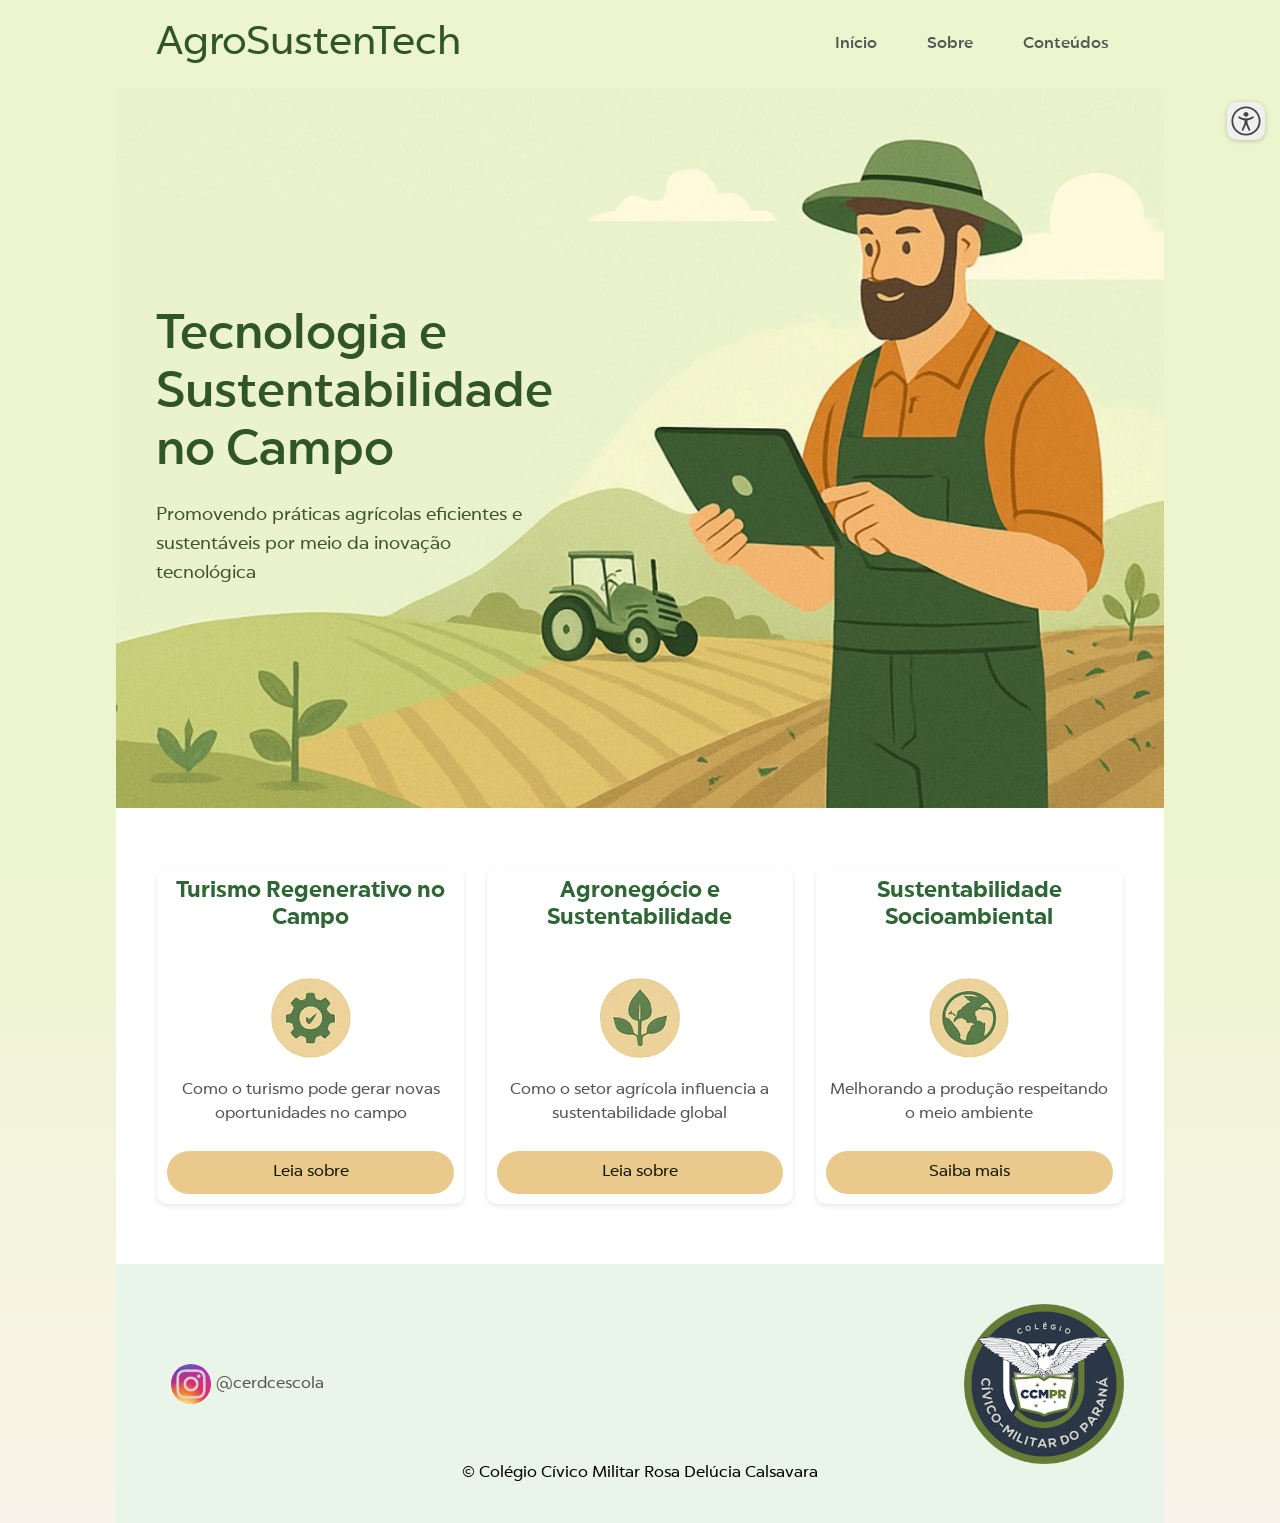
==== commit 641fae71: "general improvements" ====
--- a/index.html
+++ b/index.html
@@ -1,101 +1,107 @@
 <!DOCTYPE html>
 <html lang="en">
-  <head>
-    <meta charset="UTF-8" />
-    <meta name="viewport" content="width=device-width, initial-scale=1.0" />
+
+<head>
+    <meta charset="UTF-8">
+    <meta name="viewport" content="width=device-width, initial-scale=1.0">
     <title>Document</title>
-    <link href="./styles/style.css" rel="stylesheet" />
-    <link rel="stylesheet" href="./acessibility/style.css" />
+    <link href="./styles/style.css" rel="stylesheet">
+    <link rel="stylesheet" href="./acessibility/style.css"/>
     <script type="text/javascript" src="./acessibility/script.js"></script>
-  </head>
+</head>
 
-  <body>
+<body>
+
     <div class="main-width">
-      <nav>
-        <div>
-          <h1>AgroSustenTech</h1>
-        </div>
-        <div class="nav-links-wrapper">
-          <ul>
-            <li><a href="">Início</a></li>
-            <li><a href="./about/index.html">Sobre</a></li>
-            <li><a href="#info">Conteúdos</a></li>
-          </ul>
-          <div class="hamburguer">
-            <div class="bar"></div>
-            <div class="bar"></div>
-            <div class="bar"></div>
-          </div>
-        </div>
-      </nav>
-      <section class="hero">
-        <div class="image">
-          <div class="text">
-            <h1>Tecnologia e Sustentabilidade no Campo</h1>
-            <p>
-              Promovendo práticas agrícolas eficientes e sustentáveis por meio
-              da inovação tecnológica
-            </p>
-          </div>
-        </div>
-      </section>
-      <section class="info" id="info">
-        <ul>
-          <li>
-            <h1>Turismo Regenerativo no Campo</h1>
-            <img src="images/icon-3.png" />
-            <p>Como o turismo pode gerar novas oportunidades no campo</p>
-            <a href="./news/a-new/a-new.html">
-              <button>Leia sobre</button>
-            </a>
-          </li>
-          <li>
-            <h1>Redução de Desperdícios</h1>
-            <img src="images/icon-1.png" />
-            <p>Boas práticas para minimizar o uso excessivo de recursos</p>
-            <button>Saiba mais</button>
-          </li>
-          <li>
-            <h1>Sustentabilidade Socioambiental</h1>
-            <img src="images/icon-2.png" />
-            <p>Melhorando a produção respeitando o meio ambiente</p>
-            <button>Saiba mais</button>
-          </li>
-        </ul>
-      </section>
+        <nav>
+            <div>
+                <a href="/index.html"><h1>AgroSustenTech</h1></a>
+            </div>
+            <div class="nav-links-wrapper">
+                <ul>
+                    <li><a href="">Início</a></li>
+                    <li><a href="./about/index.html">Sobre</a></li>
+                    <li><a href="#info">Conteúdos</a></li>
+                </ul>
+                <div class="hamburguer">
+                    <div class="bar"></div>
+                    <div class="bar"></div>
+                    <div class="bar"></div>
+                </div>
+            </div>
+        </nav>
+        <section class="hero">
+            <div class="image">
+                <div class="text">
+                    <h1>Tecnologia e Sustentabilidade no Campo</h1>
+                    <p>Promovendo práticas agrícolas eficientes e sustentáveis por meio da inovação tecnológica</p>
+                </div>
+            </div>
+        </section>
+        <section class="info" id="info">
+            <ul>
+                <li>
+                    <h1>Turismo Regenerativo no Campo</h1>
+                    <img src="images/icon-3.png">
+                    <p>Como o turismo pode gerar novas oportunidades no campo</p>
+                    <a href="./news/a-new/a-new.html">
+                        <button>
+                            Leia sobre
+                        </button>
+                    </a>
+                </li>
+                <li>
+                    <h1>Agronegócio e Sustentabilidade</h1>
+                    <img src="images/icon-1.png">
+                    <p>Como o setor agrícola influencia a sustentabilidade global</p>
+                    <a href="./news/b-new/b-new.html">
+                        <button>
+                            Leia sobre
+                        </button>
+                    </a>
+                </li>
+                <li>
+                    <h1>Sustentabilidade Socioambiental</h1>
+                    <img src="images/icon-2.png">
+                    <p>Melhorando a produção respeitando o meio ambiente</p>
+                    <button>Saiba mais</button>
+                </li>
+            </ul>
+        </section>
 
-      <footer>
-        <ul>
-          <li>
+        <footer>
             <ul>
-              <li>
-                <img src="./images/sm_5b37de3263964.jpg" alt="" />
-                <a href="https://www.instagram.com/cerdcescola/"
-                  >@cerdcescola</a
-                >
-              </li>
+                <li>
+                    <ul>
+                        <li>
+                            <img src="./images/sm_5b37de3263964.png" alt="">
+                            <a href="https://www.instagram.com/cerdcescola/">@cerdcescola</a>
+                        </li>
+                    </ul>
+                </li>
+                <li>
+                    </li>
+                <li>
+                    <img src="./images/brasao_cpmpr270.png" alt="">
+                </li>
             </ul>
-          </li>
-          <li></li>
-          <li>
-            <img src="./images/brasao_cpmpr270.png" alt="" />
-          </li>
-        </ul>
-        <p class="copyright">
-          &copy; Colégio Cívico Militar Rosa Delúcia Calsavara
-        </p>
-      </footer>
+            <p class="copyright">&copy; Colégio Cívico Militar Rosa Delúcia Calsavara
+        </footer>
+
     </div>
     <script>
-      const hamburguer = document.querySelector(".hamburguer");
-      const nav = document.querySelector("nav");
+        const hamburguer = document.querySelector(".hamburguer");
+        const nav = document.querySelector("nav")
 
-      hamburguer.addEventListener("click", () => {
-        nav.classList.toggle("nav-open");
-      });
+
+        hamburguer.addEventListener("click", () => {
+            nav.classList.toggle("nav-open")
+        })
     </script>
     <script type="text/javascript">
-      ACCESSIBILITY.init();
+        ACCESSIBILITY.init();
     </script>
-  </body>
-</html>
+
+</body>
+
+</html>
--- a/styles/style.css
+++ b/styles/style.css
@@ -210,6 +210,11 @@
   color: #305528;
   font-size: 40px;
   font-weight: 400;
+
+}
+
+nav div:first-child a {
+    text-decoration: none !important
 }
 
 /* Styles for navigation links */
@@ -315,15 +320,16 @@
 }
 
 .info ul li {
-  flex: 1;
-  background: #fcf6f0;
-  padding: 20px;
+  flex: 0.33;
+  flex-shrink: 0;
+  padding: 10px;
   border-radius: 10px;
   text-align: center;
   box-shadow: 0 2px 5px rgba(0, 0, 0, 0.1);
   margin: 0 10px;
   display: flex;
   flex-direction: column;
+  justify-content: space-between;
 }
 
 .info ul li:first-child {
@@ -338,8 +344,9 @@
   font-family: "ChronicaPro", sans-serif;
   color: #2e6635;
   font-size: 22px;
-  margin-bottom: 15px;
   font-weight: 700;
+  height: 100px;
+  align-self: flex-start !important;
 }
 
 .info ul li img {
@@ -367,7 +374,6 @@
   border-radius: 5px;
   font-size: 16px;
   font-weight: 400;
-  margin-top: auto;
   cursor: pointer;
   transition: background-color 0.3s ease;
   border-radius: 50px;
@@ -428,6 +434,7 @@
   height: 40px;
   border-radius: 50%;
   background-color: #d3d3d3;
+  margin: 5px;
 }
 
 footer > ul > li img {
@@ -571,7 +578,11 @@
 }
 
 .news-title {
+  font-family: "ChronicaPro", sans-serif;
   font-size: 48px;
+  line-height: 1.2;
+  margin-bottom: 20px;
+  font-weight: 700;
 }
 
 #markdown-content {
@@ -606,7 +617,7 @@
   color: #e0eee0;
   font-size: 20px;
   line-height: 1.6;
-  font-weight: 300; /* Light */
+  font-weight: 100; /* Light */
 }
 
 .about-content {
@@ -636,7 +647,7 @@
 .about-info-block p {
   font-family: "ChronicaPro", sans-serif;
   color: #555;
-  font-size: 18px;
+  font-size: 16px;
   line-height: 1.8;
   text-align: justify;
   font-weight: 400; /* Book/Regular */
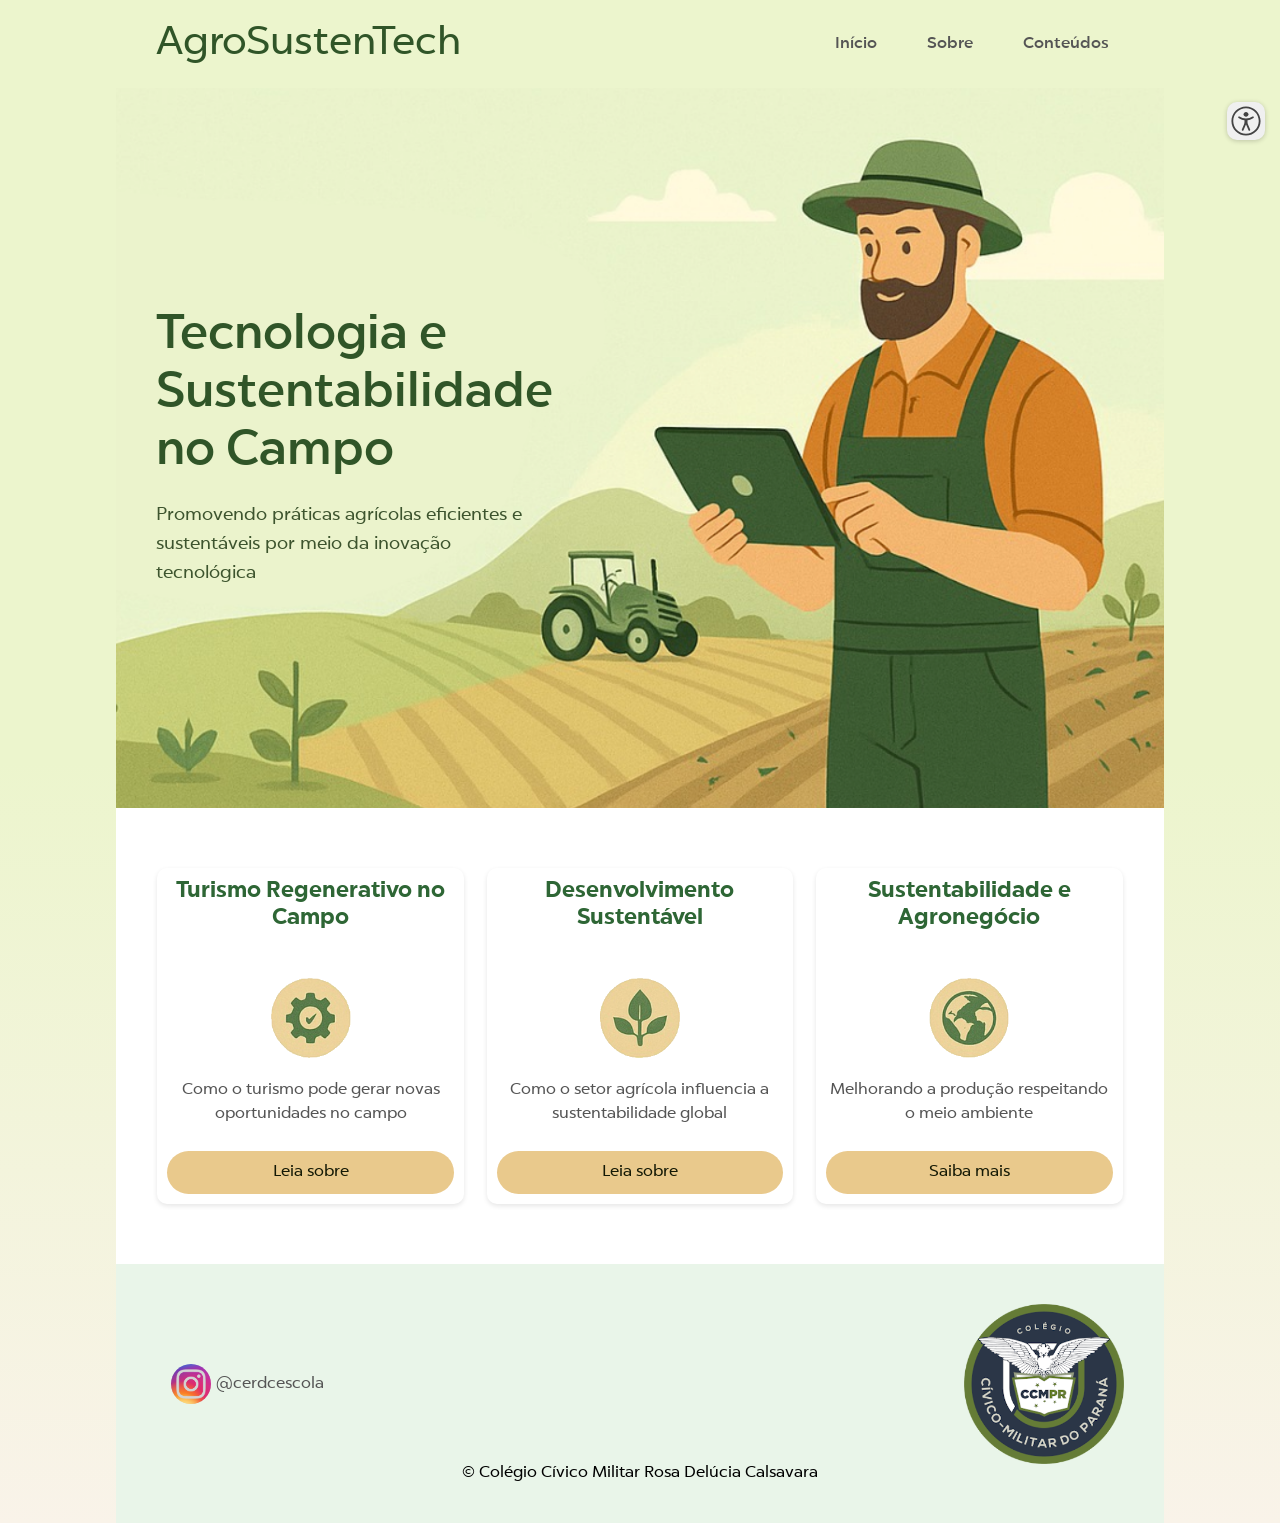
==== commit e8c3af36: "CORRECTING LINKS AGAIN" ====
--- a/index.html
+++ b/index.html
@@ -15,7 +15,7 @@
     <div class="main-width">
         <nav>
             <div>
-                <a href="/index.html"><h1>AgroSustenTech</h1></a>
+                <a href="/agrosustentech"><h1>AgroSustenTech</h1></a>
             </div>
             <div class="nav-links-wrapper">
                 <ul>
@@ -51,7 +51,7 @@
                     </a>
                 </li>
                 <li>
-                    <h1>Agronegócio e Sustentabilidade</h1>
+                    <h1>Desenvolvimento Sustentável</h1>
                     <img src="images/icon-1.png">
                     <p>Como o setor agrícola influencia a sustentabilidade global</p>
                     <a href="./news/b-new/b-new.html">
@@ -61,7 +61,7 @@
                     </a>
                 </li>
                 <li>
-                    <h1>Sustentabilidade Socioambiental</h1>
+                    <h1>Sustentabilidade e Agronegócio</h1>
                     <img src="images/icon-2.png">
                     <p>Melhorando a produção respeitando o meio ambiente</p>
                     <button>Saiba mais</button>
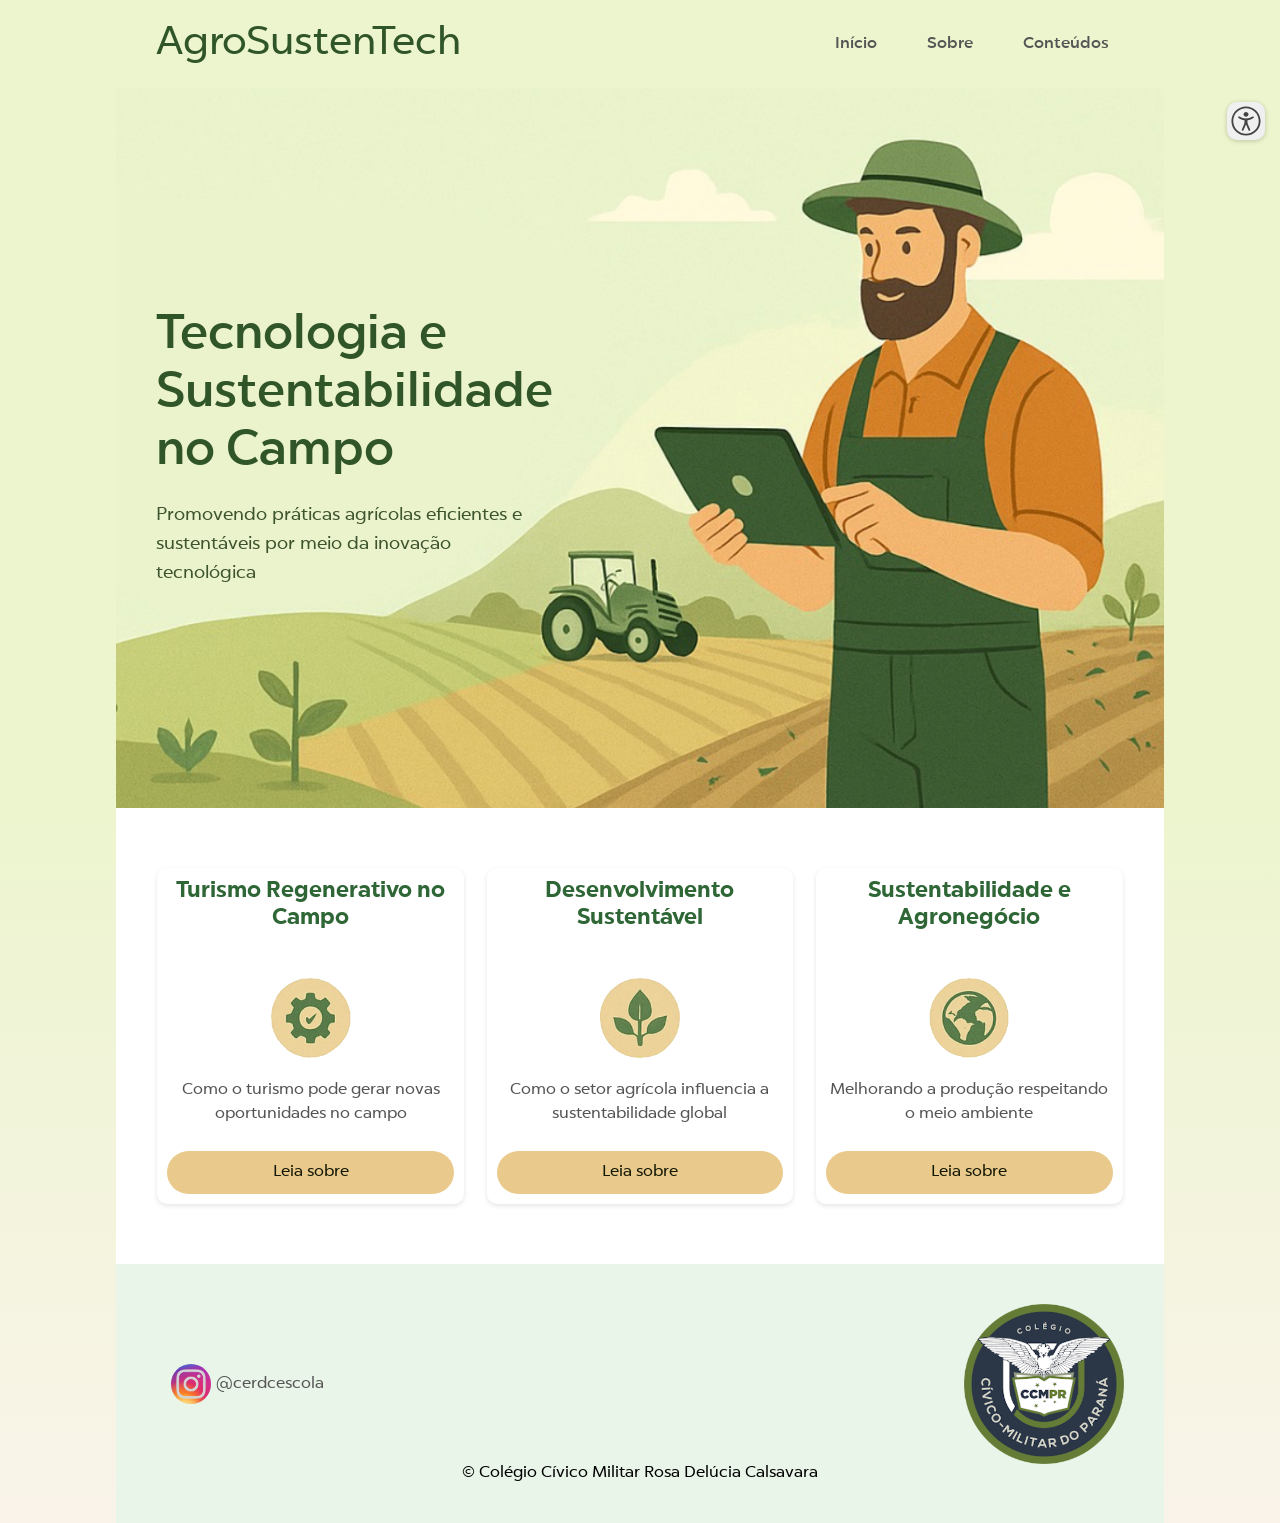
==== commit 910b4853: "Adding 'enter' to the articles authors; correcting boldness" ====
--- a/index.html
+++ b/index.html
@@ -64,7 +64,11 @@
                     <h1>Sustentabilidade e Agronegócio</h1>
                     <img src="images/icon-2.png">
                     <p>Melhorando a produção respeitando o meio ambiente</p>
-                    <button>Saiba mais</button>
+                    <a href="./news/c-new/c-new.html">
+                        <button>
+                            Leia sobre
+                        </button>
+                    </a>
                 </li>
             </ul>
         </section>
